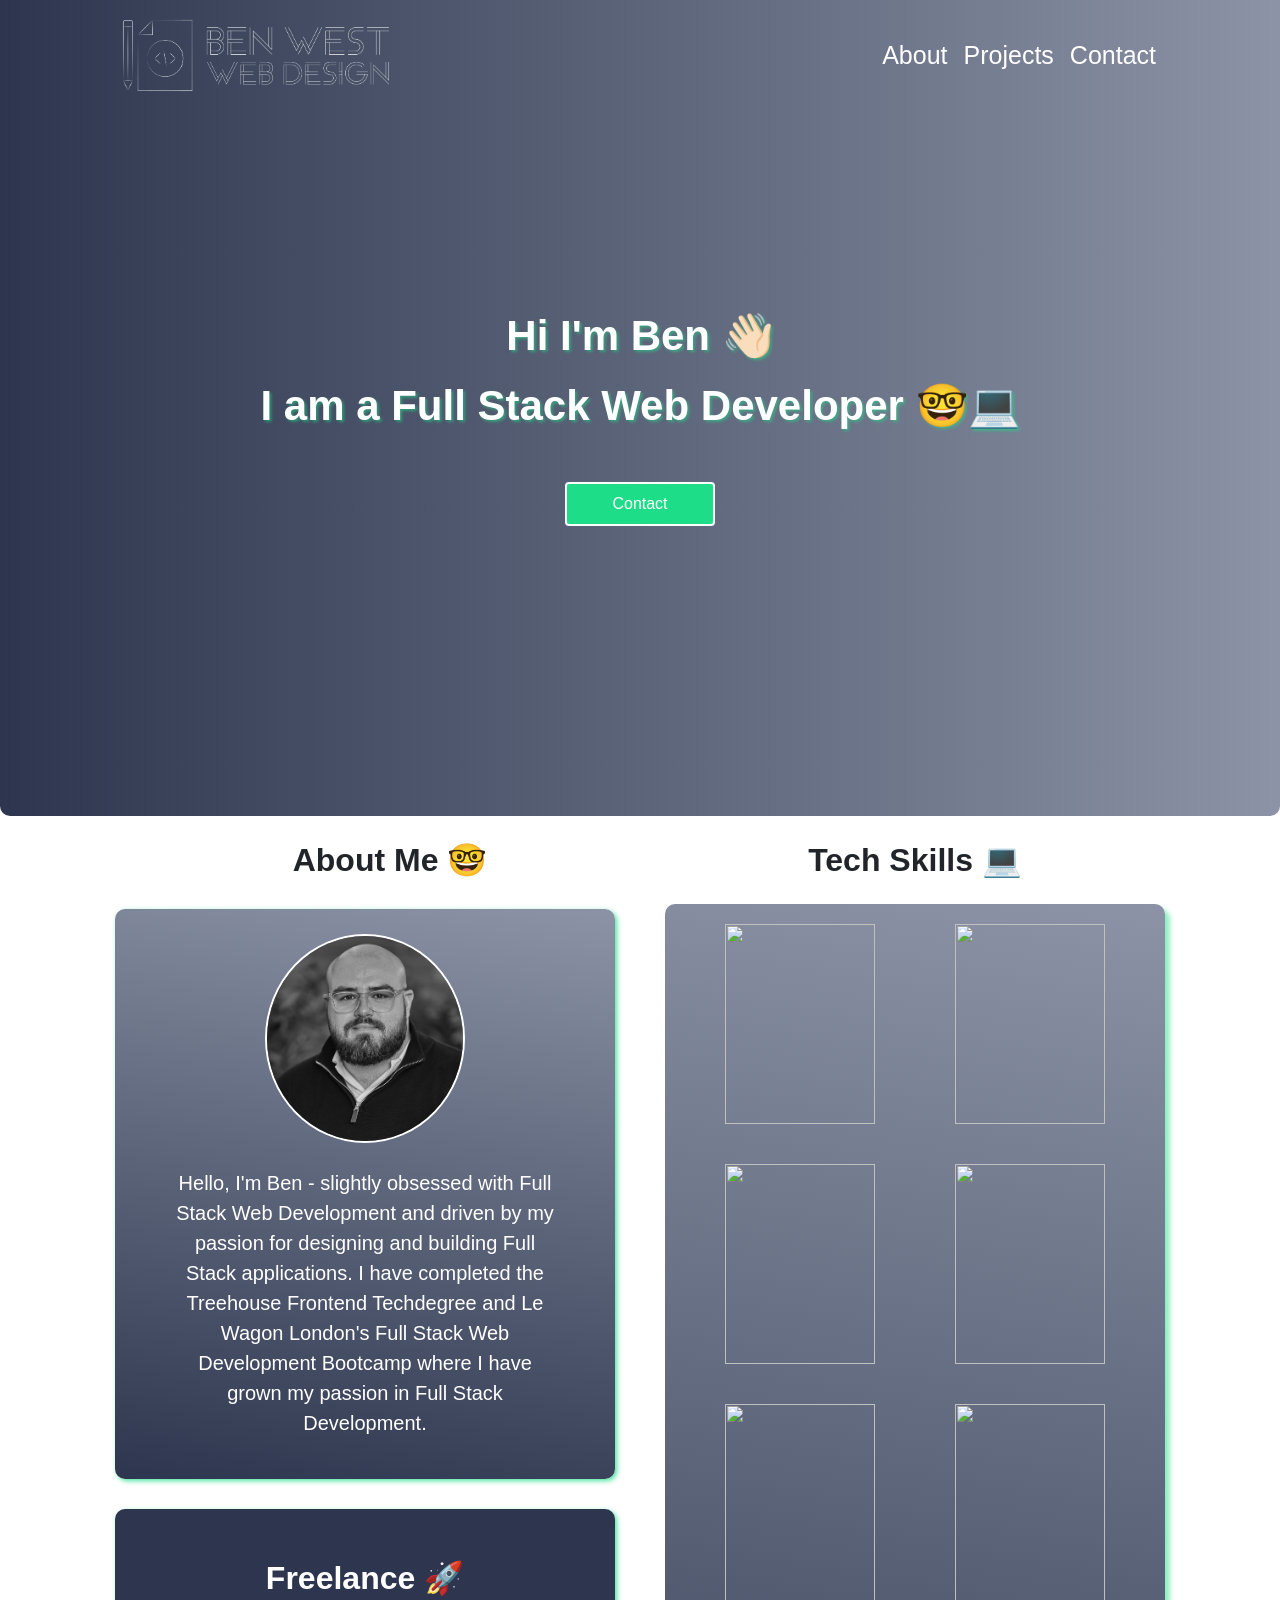
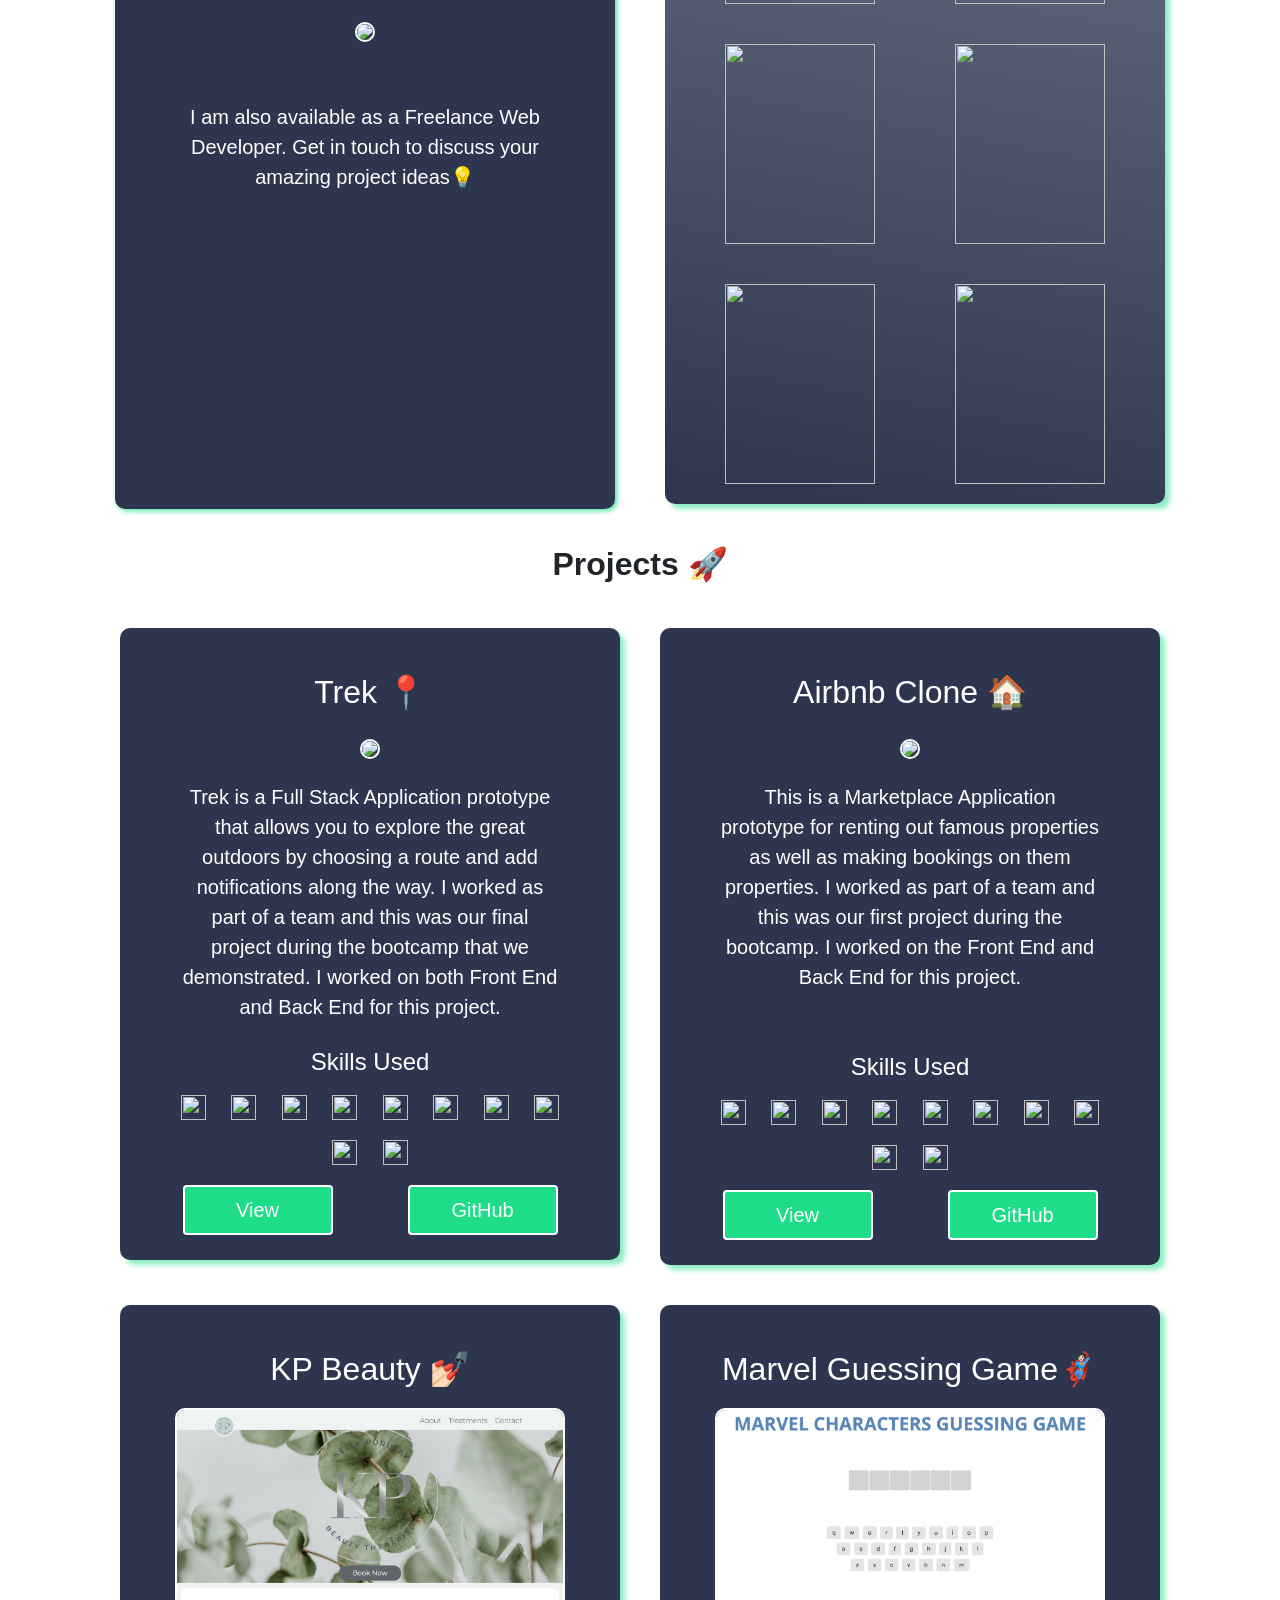
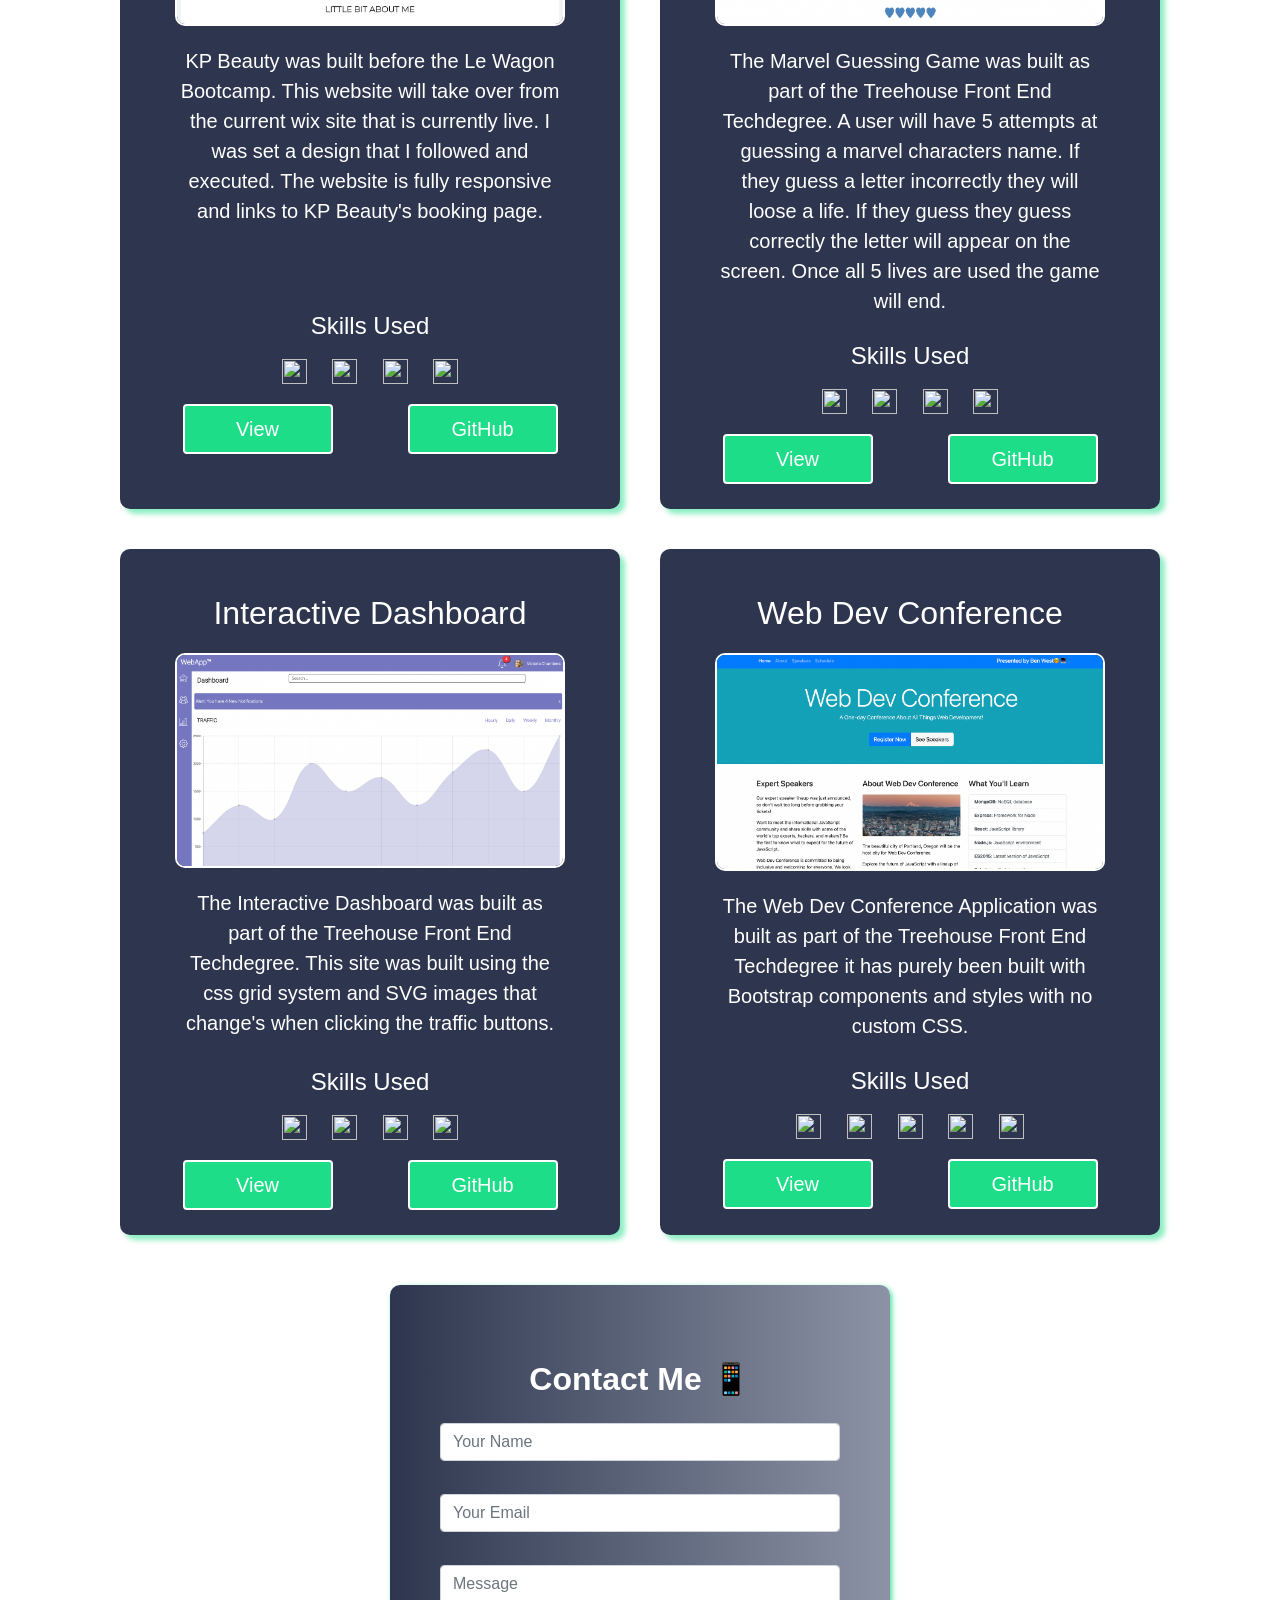
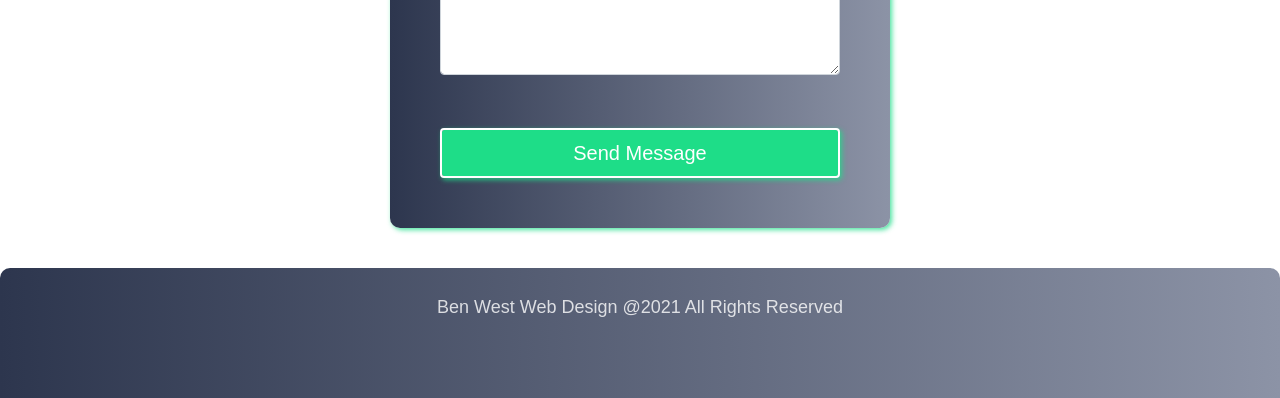
==== index.html @ 2d4c263e "added favicoin meta data" ====
<!DOCTYPE html>
<html lang="en">
<head>
  <meta charset="UTF-8">
  <meta http-equiv="X-UA-Compatible" content="IE=edge">
  <meta name="viewport" content="width=device-width, initial-scale = 0.86, maximum-scale=3.0, minimum-scale=0.86">
  <!-- <meta name="viewport" content="width=device-width, initial-scale=1.0"> -->
  <title>Ben West Web Design</title>
  <!-- Meta data for Search Engines/ Social Media-->
  <!--Google-->
  <meta name="description" content="Ben West is a Freelance Web Developer from Maidstone Kent! Get in touch to discuss your amazing project ideas 💡">
  <!--Facebook-->
  <meta property="og:title" content="Ben West Web Design">
  <meta property="og:image" content="images/BW-logo.png">
  <meta property="og:description" content="Ben West is a Freelance Web Developer from Maidstone Kent! Get in touch to discuss your amazing project ideas 💡">
  <meta property="og:site_name" content="Ben West Web Design"/>
  <!--Twitter-->
  <meta name="twitter:card" content="summary_large_image">
  <meta name="twitter:site" content="@design_ben">
  <meta name="twitter:title" content="Ben West Is A Freelance Developer">
  <meta name="twitter:description" content="Ben West is a Freelance Web Developer from Maidstone Kent! Get in touch to discuss your amazing project ideas 💡"">
  <meta name="twitter:creator" content="@design_ben">
  <meta name="twitter:image:src" content="http://twitter-card.jpg">
  <!-- End of Meta Data for Search Engines/ Social Media-->
  <!--Google Fonts-->
  <link rel="preconnect" href="https://fonts.googleapis.com">
  <link rel="preconnect" href="https://fonts.gstatic.com" crossorigin>
  <link href="https://fonts.googleapis.com/css2?family=Lato:ital,wght@1,300&display=swap" rel="stylesheet">
  <link rel="stylesheet" href="scss/styles.css">
  <link rel="stylesheet" href="scss/normalise.css">
  <link rel="stylesheet" href="https://stackpath.bootstrapcdn.com/bootstrap/4.3.1/css/bootstrap.min.css" integrity="sha384-ggOyR0iXCbMQv3Xipma34MD+dH/1fQ784/j6cY/iJTQUOhcWr7x9JvoRxT2MZw1T" crossorigin="anonymous">
  <link href="https://unpkg.com/aos@2.3.1/dist/aos.css" rel="stylesheet">
  <link rel="icon" href="./images/favicon_symbol.png" type="image/x-icon">
</head>
<body>

<!--Nabar-->
 <a name="home"></a>
<div class=" navbar navbar-expand-sm navbar-light navbar-lewagon">

    <a class="navbar-brand" href="#home">
    <img src="images/BW-logo.png"/>
</a>
  <button class="navbar-toggler" type="button" data-toggle="collapse" data-target="#navbarSupportedContent" aria-controls="navbarSupportedContent" aria-expanded="false" aria-label="Toggle navigation">
    <span class="navbar-toggler-icon"></span>
  </button>
  <div class="collapse navbar-collapse" id="navbarSupportedContent">
    <ul class="navbar-nav">
      <li class="nav-item">
      </li>
    </ul>
    <ul class="navbar-nav">
      <li class="nav-item">
        <a class="nav-link" href="#about">About</a>
      </li>
       <li class="nav-item">
        <a class="nav-link" href="#projects">Projects</a>
      </li>
       <li class="nav-item">
        <a class="nav-link" href="#contact">Contact</a>
      </li>
    </ul>
  </div>
</div>
<!--Navbar End-->

<!--Banner-->
<div class="banner" style="">
  <div class="">
    <h1>Hi I'm Ben 👋🏻</h1>
      <h2><strong>I am a Full Stack Web Developer 🤓💻</strong></h2>
    <a class="btn-flat" href="#contact">Contact</a>
  </div>
</div>
<!--Banner End-->

<div class="container">
  <div class="media-container-1">
    <div class="media-container-2">
<!-- Into-->
<div data-aos="fade-up"
     data-aos-duration="3000">
     <a name="about"></a>
<h2 class="heading"><strong>About Me 🤓</strong></h2>

 <div class="main-paragraph"  >
  <img class="img-me" src="images/me_black_white.png"/>
    <p class="about-description">Hello, I'm Ben - slightly obsessed with Full Stack Web Development and driven by my passion for designing and building Full Stack applications.
      I have completed the Treehouse Frontend Techdegree and Le Wagon London's Full Stack Web Development Bootcamp where I have grown my passion in Full Stack Development.</p>
  </div>
</div>
<!-- Into End-->

<!--Freelance Info-->
<div class="freelance-card" data-aos="fade-up"
     data-aos-duration="3000">
<h2 class="heading"><strong>Freelance 🚀</strong></h2>
<img class="freelance-img" src="https://images.unsplash.com/photo-1537498425277-c283d32ef9db?ixid=MnwxMjA3fDB8MHxwaG90by1wYWdlfHx8fGVufDB8fHx8&ixlib=rb-1.2.1&auto=format&fit=crop&w=1178&q=80">
<p class="about-description-2"> I am also available as a Freelance Web Developer. Get in touch to discuss your amazing project ideas💡</p>
</div>
</div>




<!--Skill Card-->
<div data-aos="fade-up" data-aos-duration="3000">
<h2 class="heading"><strong>Tech Skills 💻</strong></h2>
  <div class="skills">
    <p>
      <div class="skill-list-group">
        <img class="skill-list" src="https://raw.githubusercontent.com/devicons/devicon/master/icons/html5/html5-original-wordmark.svg"/>
        <img class="skill-list" src="https://raw.githubusercontent.com/devicons/devicon/master/icons/css3/css3-original-wordmark.svg" />
      </div>

      <div class="skill-list-group">
        <img class="skill-list" src="https://raw.githubusercontent.com/devicons/devicon/master/icons/sass/sass-original.svg"/>
        <img class="skill-list" src="https://raw.githubusercontent.com/devicons/devicon/master/icons/javascript/javascript-original.svg" />
      </div>

      <div class="skill-list-group">
        <img class="skill-list" src="https://raw.githubusercontent.com/devicons/devicon/master/icons/bootstrap/bootstrap-plain-wordmark.svg"/>
        <img class="skill-list" src="https://raw.githubusercontent.com/devicons/devicon/master/icons/ruby/ruby-original.svg"/>
      </div>

      <div class="skill-list-group">
        <img class="skill-list" src="https://raw.githubusercontent.com/devicons/devicon/master/icons/rails/rails-original-wordmark.svg"/>
        <img class="skill-list" src="https://raw.githubusercontent.com/devicons/devicon/master/icons/postgresql/postgresql-original-wordmark.svg"/>
      </div>

      <div class="skill-list-group">
        <img class="skill-list" src="https://www.vectorlogo.zone/logos/git-scm/git-scm-icon.svg"/>
        <img class="skill-list" src="https://www.vectorlogo.zone/logos/heroku/heroku-icon.svg"/>
      </div>
   </p>
  </div>
</div>
</div>

<!--Skill Card End-->

<!--Projects Cards-->
<h2 data-aos="fade-up" data-aos-duration="3000"class="heading"><strong>Projects 🚀</strong></h2>
<div class="project-media">
<div data-aos="fade-up" data-aos-duration="3000">
  <a name="projects"></a>
  <div class="projects">
    <h2 class="card-heading"> Trek 📍</h2>
      <img class="projects-img" src="images/Trek.png"/>
      <p class="project-description">Trek is a Full Stack Application prototype that allows you to explore the great outdoors by choosing a route and add notifications along the way.
         I worked as part of a team and this was our final project during the bootcamp that we demonstrated. I worked on both Front End and Back End for this project. </p>
        <div class="skill-section">
          <h4 class="project-spacing-trek"> Skills Used</h4>
        <img class="skill-used" src="https://raw.githubusercontent.com/devicons/devicon/master/icons/html5/html5-original-wordmark.svg"/>
        <img class="skill-used" src="https://raw.githubusercontent.com/devicons/devicon/master/icons/css3/css3-original-wordmark.svg" />
        <img class="skill-used" src="https://raw.githubusercontent.com/devicons/devicon/master/icons/sass/sass-original.svg"/>
        <img class="skill-used" src="https://raw.githubusercontent.com/devicons/devicon/master/icons/javascript/javascript-original.svg" />
        <img class="skill-used" src="https://raw.githubusercontent.com/devicons/devicon/master/icons/bootstrap/bootstrap-plain-wordmark.svg"/>
        <img class="skill-used" src="https://raw.githubusercontent.com/devicons/devicon/master/icons/ruby/ruby-original.svg"/>
        <img class="skill-used" src="https://raw.githubusercontent.com/devicons/devicon/master/icons/rails/rails-original-wordmark.svg"/>
        <img class="skill-used" src="https://raw.githubusercontent.com/devicons/devicon/master/icons/postgresql/postgresql-original-wordmark.svg"/>
        <img class="skill-used" src="https://www.vectorlogo.zone/logos/git-scm/git-scm-icon.svg"/>
        <img class="skill-used" src="https://www.vectorlogo.zone/logos/heroku/heroku-icon.svg"/>
        </div>
         <div class="card-buttons">
         <a href="https://www.trek-app.com" target="_blank" class="btn-flat">View</a>
         <a href="https://github.com/ferrari1188/Treking" target="_blank"  class="btn-flat">GitHub</a>
         </div>
      </div>
    </div>


  <div class="projects" data-aos="fade-up" data-aos-duration="3000">
      <h2 class="card-heading"> Airbnb Clone 🏠</h2>
      <img class="projects-img" src="images/airbnb.png"/>
      <p class="project-description">This is a Marketplace Application prototype for renting out famous properties as well as making bookings on them properties. I worked as part of a team and this was our first project during the bootcamp.
       I worked on the Front End and Back End for this project. </p>
       <div class="skill-section">
          <h4 class="project-spacing-airbnb"> Skills Used</h4>
        <img class="skill-used" src="https://raw.githubusercontent.com/devicons/devicon/master/icons/html5/html5-original-wordmark.svg"/>
        <img class="skill-used" src="https://raw.githubusercontent.com/devicons/devicon/master/icons/css3/css3-original-wordmark.svg" />
        <img class="skill-used" src="https://raw.githubusercontent.com/devicons/devicon/master/icons/sass/sass-original.svg"/>
        <img class="skill-used" src="https://raw.githubusercontent.com/devicons/devicon/master/icons/javascript/javascript-original.svg" />
        <img class="skill-used" src="https://raw.githubusercontent.com/devicons/devicon/master/icons/bootstrap/bootstrap-plain-wordmark.svg"/>
        <img class="skill-used" src="https://raw.githubusercontent.com/devicons/devicon/master/icons/ruby/ruby-original.svg"/>
        <img class="skill-used" src="https://raw.githubusercontent.com/devicons/devicon/master/icons/rails/rails-original-wordmark.svg"/>
        <img class="skill-used" src="https://raw.githubusercontent.com/devicons/devicon/master/icons/postgresql/postgresql-original-wordmark.svg"/>
        <img class="skill-used" src="https://www.vectorlogo.zone/logos/git-scm/git-scm-icon.svg"/>
        <img class="skill-used" src="https://www.vectorlogo.zone/logos/heroku/heroku-icon.svg"/>
        </div>
     <div class="card-buttons">
       <a href="https://airbnb-benwest0291.herokuapp.com/" target="_blank" class="btn-flat">View</a>
       <a href="https://github.com/benwest0291/trek_air_bnb" target="_blank" class="btn-flat">GitHub</a>
    </div>
  </div>
</div>

<div class="project-media">

  <div class="projects" data-aos="fade-up" data-aos-duration="3000">
    <h2 class="card-heading"> KP Beauty 💅🏻 </h2>
      <img class="projects-img" src="images/KP-beauty.png"/>
      <p class="project-description">KP Beauty was built before the Le Wagon Bootcamp. This website will take over from the current wix site that is currently live. I was set a design that I followed and executed.
        The website is fully responsive and links to KP Beauty's booking page.
      </p>
        <div class="skill-section">
          <h4 class="project-spacing-kp"> Skills Used</h4>
        <img class="skill-used" src="https://raw.githubusercontent.com/devicons/devicon/master/icons/html5/html5-original-wordmark.svg"/>
        <img class="skill-used" src="https://raw.githubusercontent.com/devicons/devicon/master/icons/css3/css3-original-wordmark.svg" />
        <img class="skill-used" src="https://raw.githubusercontent.com/devicons/devicon/master/icons/bootstrap/bootstrap-plain-wordmark.svg"/>
         <img class="skill-used" src="https://www.vectorlogo.zone/logos/git-scm/git-scm-icon.svg"/>
        </div>
         <div class="card-buttons">
         <a href="kp-index.html" target="_blank" class="btn-flat">View</a>
         <a href="https://github.com/benwest0291/KP-beauty" target="_blank" class="btn-flat">GitHub</a>
         </div>
      </div>


    <div class="projects" data-aos="fade-up" data-aos-duration="3000">
    <h2 class="card-heading"> Marvel Guessing Game🦸🏻</h2>
      <img class="projects-img" src="images/marvel-guessing.png"/>
      <p class="project-description">The Marvel Guessing Game was built as part of the Treehouse Front End Techdegree. A user will have 5 attempts at guessing a marvel characters name.
         If they guess a letter incorrectly they will loose a life. If they guess they guess correctly the letter will appear on the screen. Once all 5 lives are used the game will end.</p>
        <div class="skill-section">
          <h4> Skills Used</h4>
        <img class="skill-used" src="https://raw.githubusercontent.com/devicons/devicon/master/icons/html5/html5-original-wordmark.svg"/>
        <img class="skill-used" src="https://raw.githubusercontent.com/devicons/devicon/master/icons/css3/css3-original-wordmark.svg" />
        <img class="skill-used" src="https://raw.githubusercontent.com/devicons/devicon/master/icons/javascript/javascript-original.svg" />
        <img class="skill-used" src="https://www.vectorlogo.zone/logos/git-scm/git-scm-icon.svg"/>
        </div>
         <div class="card-buttons">
         <a href="marvel-index.html" target="_blank" class="btn-flat">View</a>
         <a href="https://github.com/benwest0291/marvel-guessing-game/tree/master/Treehouse-FEWD-Techdegree-Project" target="_blank" class="btn-flat">GitHub</a>
         </div>
      </div>
    </div>

    <div class="project-media">

    <div class="projects" data-aos="fade-up" data-aos-duration="3000">
    <h2 class="card-heading"> Interactive Dashboard</h2>
      <img class="projects-img" src="images/interactive-dash.png"/>
      <p class="project-description">The Interactive Dashboard was built as part of the Treehouse Front End Techdegree. This site was built using the css grid system and SVG images that change's when clicking the traffic buttons. </p>
       <div class="skill-section">
          <h4 class="project-spacing-dashboard"> Skills Used</h4>
        <img class="skill-used" src="https://raw.githubusercontent.com/devicons/devicon/master/icons/html5/html5-original-wordmark.svg"/>
        <img class="skill-used" src="https://raw.githubusercontent.com/devicons/devicon/master/icons/css3/css3-original-wordmark.svg" />
        <img class="skill-used" src="https://raw.githubusercontent.com/devicons/devicon/master/icons/javascript/javascript-original.svg" />
        <img class="skill-used" src="https://www.vectorlogo.zone/logos/git-scm/git-scm-icon.svg"/>
        </div>
         <div class="card-buttons">
         <a href="dash-index.html" target="_blank" class="btn-flat">View</a>
         <a href="https://github.com/benwest0291/dashboard" target="_blank" class="btn-flat">GitHub</a>
         </div>
      </div>




  <div class="projects" data-aos="fade-up" data-aos-duration="3000">

    <h2 class="card-heading"> Web Dev Conference</h2>
      <img class="projects-img" src="images/bootsrap project.png"/>
      <p class="project-description">The Web Dev Conference Application was built as part of the Treehouse Front End Techdegree it has purely been built with Bootstrap components and styles with no custom CSS. </p>
         <div class="skill-section">
          <h4> Skills Used</h4>
          <img class="skill-used" src="https://raw.githubusercontent.com/devicons/devicon/master/icons/html5/html5-original-wordmark.svg"/>
          <img class="skill-used" src="https://raw.githubusercontent.com/devicons/devicon/master/icons/css3/css3-original-wordmark.svg" />
          <img class="skill-used" src="https://raw.githubusercontent.com/devicons/devicon/master/icons/javascript/javascript-original.svg" />
          <img class="skill-used" src="https://raw.githubusercontent.com/devicons/devicon/master/icons/bootstrap/bootstrap-plain-wordmark.svg"/>
          <img class="skill-used" src="https://www.vectorlogo.zone/logos/git-scm/git-scm-icon.svg"/>
          </div>
         <div class="card-buttons">
         <a href="webdev-index.html" target="_blank" class="btn-flat">View</a>
         <a href="https://github.com/benwest0291/bootstrap-project" target="_blank" class="btn-flat">GitHub</a>
         </div>

  </div>

</div>

<div class="project-media">
<!--Project cards End-->
<!-- <img class="bottom-img" data-aos="fade-up"
     data-aos-duration="3000"" src="https://images.unsplash.com/photo-1589652717521-10c0d092dea9?ixlib=rb-1.2.1&ixid=MnwxMjA3fDB8MHxwaG90by1wYWdlfHx8fGVufDB8fHx8&auto=format&fit=crop&w=1770&q=80"> -->
<!--Contact Card-->
<a name="contact"></a>
<div class="contact-card" data-aos="fade-up"
     data-aos-duration="3000" >

<h2 class="heading"><strong>Contact Me 📱</strong></h2>
      <form id="contact-form" method="post" action="contactform.php">
        <input name="name" type="text" class="form-control" placeholder="Your Name" required><br>
        <input name="email" type="email" class="form-control" placeholder="Your Email" required><br>
        <textarea name="message" class="form-control" placeholder="Message" rows="4" required></textarea><br>
        <input type="submit" class="form-control submit" value="Send Message">
      </form>
    </div>
    <!-- <img class="bottom-img" data-aos="fade-up"
     data-aos-duration="3000" src="https://images.unsplash.com/photo-1589652717406-1c69efaf1ff8?ixlib=rb-1.2.1&ixid=MnwxMjA3fDB8MHxwaG90by1wYWdlfHx8fGVufDB8fHx8&auto=format&fit=crop&w=1770&q=8"> -->
  </div>
</div>

<!--Footer-->

<div class="footer">
      <div class="footer-links">
        <a href="https://www.instagram.com/benwestwebdesignuk/"target="_blank"><i class="fab fa-instagram"></i></a>
        <a href="https://www.facebook.com/BenWestWebDesign" target="_blank"><i class="fab fa-facebook"></i></a>
        <a href="https://twitter.com/design_ben?lang=en" target="_blank"><i class="fab fa-twitter"></i></a>
        <a href="https://www.linkedin.com/in/ben-west-020691/ "target="_blank"><i class="fab fa-linkedin"></i></a>
        <a href="https://github.com/benwest0291" target="_blank"><i class="fab fa-github"></i></a>
      </div>
      <div class="footer-copyright">
      <p class="footer-text"></p>Ben West Web Design @2021 All Rights Reserved</p>
    </div>
  </div>
<!--Footer-End-->
<!--JS Scripts-->
    <script src="https://kit.fontawesome.com/c88efbc889.js"></script>
    <script src="https://code.jquery.com/jquery-3.3.1.slim.min.js" integrity="sha384-q8i/X+965DzO0rT7abK41JStQIAqVgRVzpbzo5smXKp4YfRvH+8abtTE1Pi6jizo" crossorigin="anonymous"></script>
    <script src="https://cdnjs.cloudflare.com/ajax/libs/popper.js/1.14.7/umd/popper.min.js" integrity="sha384-UO2eT0CpHqdSJQ6hJty5KVphtPhzWj9WO1clHTMGa3JDZwrnQq4sF86dIHNDz0W1" crossorigin="anonymous"></script>
    <script src="https://stackpath.bootstrapcdn.com/bootstrap/4.3.1/js/bootstrap.min.js" integrity="sha384-JjSmVgyd0p3pXB1rRibZUAYoIIy6OrQ6VrjIEaFf/nJGzIxFDsf4x0xIM+B07jRM" crossorigin="anonymous"></script>
    <script src="https://unpkg.com/aos@2.3.1/dist/aos.js"></script>
    <script>AOS.init();</script>
</body>
</html>
---- scss/styles.css ----
.navbar-lewagon {
  background: -webkit-gradient(linear, left top, right top, from(#2d364e), to(#8C93A6));
  background: linear-gradient(90deg, #2d364e, #8C93A6);
  padding: 18px;
  width: 100%;
}

.navbar-lewagon .navbar-collapse {
  -webkit-box-flex: 0;
      -ms-flex-positive: 0;
          flex-grow: 0;
  -webkit-box-pack: justify;
      -ms-flex-pack: justify;
          justify-content: space-between;
  width: 100%;
}

.navbar-lewagon .navbar-brand img {
  width: 220px;
}

.img {
  display: -webkit-box;
  display: -ms-flexbox;
  display: flex;
  -webkit-box-pack: justify;
      -ms-flex-pack: justify;
          justify-content: space-between;
}

.nav-link {
  color: #fff !important;
}

.navbar-toggler {
  background-color: #1EDD88 !important;
  border: solid 2px #fff !important;
}

.nav-item .nav-link:hover {
  color: #1EDD88 !important;
}

.footer {
  background: -webkit-gradient(linear, left top, right top, from(#2d364e), to(#8C93A6));
  background: linear-gradient(90deg, #2d364e, #8C93A6);
  display: -webkit-box;
  display: -ms-flexbox;
  display: flex;
  -webkit-box-orient: vertical;
  -webkit-box-direction: normal;
      -ms-flex-direction: column;
          flex-direction: column;
  -webkit-box-align: center;
      -ms-flex-align: center;
          align-items: center;
  height: 130px;
  padding: 0px 50px;
  color: #fff;
  width: 100%;
  margin-top: 40px;
  bottom: 0;
  border-radius: 10px 10px 0 0;
}

.footer-copyright {
  text-align: center;
  font-size: 18px;
  opacity: 0.8;
}

.footer-links {
  margin-top: 10px;
  display: -webkit-box;
  display: -ms-flexbox;
  display: flex;
  -webkit-box-align: center;
      -ms-flex-align: center;
          align-items: center;
}

.footer-links a {
  color: #fff;
  opacity: 0.15;
  text-decoration: none;
  font-size: 24px;
  padding: 0px 10px;
}

.footer-links a:hover {
  color: #1EDD88;
  opacity: 1;
}

html,
body {
  height: 100%;
  font-family: 'Lato', sans-serif;
}

.container {
  -webkit-box-flex: 1;
      -ms-flex: 1 0 auto;
          flex: 1 0 auto;
}

.footer-text {
  font-size: 10px;
}

body {
  overflow-x: hidden !important;
  font-family: 'Lato',sans-serif;
}

.container {
  width: 100 vw;
  display: -webkit-box;
  display: -ms-flexbox;
  display: flex;
  -webkit-box-orient: vertical;
  -webkit-box-direction: normal;
      -ms-flex-direction: column;
          flex-direction: column;
  -webkit-box-align: center;
      -ms-flex-align: center;
          align-items: center;
}

.heading {
  text-align: center;
  margin: 25px;
}

.main-paragraph {
  margin-top: 30px;
  text-align: center;
  font-size: 20px;
  background: linear-gradient(10deg, #2d364e, #8C93A6);
  color: #fff;
  padding: 25px;
  border-radius: 10px 10px;
  -webkit-box-shadow: 2px 2px 5px rgba(30, 221, 136, 0.8);
          box-shadow: 2px 2px 5px rgba(30, 221, 136, 0.8);
  width: 500px;
}

.img-me {
  border: 2px solid #fff;
  width: 200px;
  border-radius: 50%;
  margin-bottom: 25px;
}

.project-description {
  margin-left: 35px;
  margin-right: 35px;
}

.about-description-2 {
  margin-left: 35px;
  margin-right: 35px;
  padding-top: 35px;
}

.about-description {
  margin-left: 35px;
  margin-right: 35px;
}

.project-spacing-airbnb {
  padding-top: 35px;
}

.project-spacing-kp {
  padding-top: 60px;
}

.project-spacing-dashboard {
  padding-top: 4px;
}

@media all and (min-width: 600px) {
  .media-container-1 {
    display: -webkit-box;
    display: -ms-flexbox;
    display: flex;
    -webkit-box-orient: horizontal;
    -webkit-box-direction: normal;
        -ms-flex-direction: row;
            flex-direction: row;
  }
  .freelance-card {
    height: 600px;
  }
  .media-container-2 {
    display: -webkit-box;
    display: -ms-flexbox;
    display: flex;
    -webkit-box-orient: vertical;
    -webkit-box-direction: normal;
        -ms-flex-direction: column;
            flex-direction: column;
  }
  .main-paragraph {
    margin-right: 50px;
  }
  .project-media {
    display: -webkit-box;
    display: -ms-flexbox;
    display: flex;
    -webkit-box-orient: horizontal;
    -webkit-box-direction: normal;
        -ms-flex-direction: row;
            flex-direction: row;
  }
  .projects-card {
    height: 750px;
  }
  .skills {
    width: 500px;
  }
  .main-paragraph {
    width: 500px;
  }
  .navbar-lewagon .navbar-brand img {
    margin-left: 100px;
  }
  .navbar-nav {
    margin-right: 100px;
  }
  .nav-item .nav-link {
    font-size: 25px;
  }
  .navbar-lewagon .navbar-brand img {
    width: 280px;
  }
  .about-description-2 {
    padding-top: 40px;
  }
}

.banner {
  background-size: cover;
  background-position: center;
  padding: 150px 0;
  background: -webkit-gradient(linear, left top, right top, from(#2d364e), to(#8C93A6));
  background: linear-gradient(90deg, #2d364e, #8C93A6);
  display: -webkit-box;
  display: -ms-flexbox;
  display: flex;
  -webkit-box-pack: center;
      -ms-flex-pack: center;
          justify-content: center;
  padding-bottom: 290px;
  border-radius: 0 0 10px 10px;
}

.banner h1 {
  padding-top: 50px;
  margin: 0;
  color: white;
  text-shadow: 2px 2px 3px rgba(30, 221, 136, 0.5);
  font-size: 42px;
  font-weight: bold;
  display: -webkit-box;
  display: -ms-flexbox;
  display: flex;
  -webkit-box-pack: center;
      -ms-flex-pack: center;
          justify-content: center;
  margin-bottom: 20px;
}

.banner h2 {
  margin: 0;
  text-align: center;
  color: white;
  text-shadow: 2px 2px 3px rgba(30, 221, 136, 0.5);
  font-size: 42px;
  margin-bottom: 50px;
  display: -webkit-box;
  display: -ms-flexbox;
  display: flex;
  -webkit-box-pack: center;
      -ms-flex-pack: center;
          justify-content: center;
}

.btn-flat {
  margin: 0 auto;
  display: block;
}

.btn-flat {
  color: white !important;
  padding: 8px 24px;
  border-radius: 4px;
  background: #1EDD88;
  width: 150px;
  text-align: center;
  border: solid #fff 2px;
}

.btn-flat:hover {
  background: #1BCB7F;
  border: solid #1BCB7F;
  color: white;
  text-decoration: none;
  cursor: pointer;
}

.skills {
  background: linear-gradient(10deg, #2d364e, #8C93A6);
  border-radius: 10px 10px;
  -webkit-box-align: center;
      -ms-flex-align: center;
          align-items: center;
  -webkit-box-shadow: 5px 5px 5px rgba(30, 221, 136, 0.5);
          box-shadow: 5px 5px 5px rgba(30, 221, 136, 0.5);
  min-width: 450px;
}

.skill-list {
  height: 200px;
  width: 150px;
  margin: 20px;
}

.skill-list-group {
  display: -webkit-box;
  display: -ms-flexbox;
  display: flex;
  -webkit-box-align: row;
      -ms-flex-align: row;
          align-items: row;
  -webkit-box-pack: space-evenly;
      -ms-flex-pack: space-evenly;
          justify-content: space-evenly;
}

.projects {
  margin: 20px;
  padding: 25px;
  background-color: #2d364e;
  border-radius: 10px 10px;
  -webkit-box-align: center;
      -ms-flex-align: center;
          align-items: center;
  color: #fff;
  text-align: center;
  font-size: 20px;
  min-height: 130px;
  -webkit-box-shadow: 5px 5px 5px rgba(30, 221, 136, 0.5);
          box-shadow: 5px 5px 5px rgba(30, 221, 136, 0.5);
  width: 500px;
}

.projects-img {
  width: 390px;
  border-radius: 10px 10px;
  border: 2px solid #fff;
}

.project-description {
  height: auto;
  margin-top: 20px;
  min-height: 100px;
  padding-bottom: 10px;
}

.card-buttons {
  display: -webkit-box;
  display: -ms-flexbox;
  display: flex;
  -ms-flex-item-align: end;
      align-self: flex-end;
}

.card-heading {
  margin: 20px;
}

.skill-section {
  margin: 10px;
}

.skill-used {
  width: 25px;
  height: 25px;
  margin: 10px;
}

.freelance-card {
  margin-top: 30px;
  text-align: center;
  font-size: 20px;
  background: #2d364e;
  color: #fff;
  padding: 25px;
  border-radius: 10px 10px;
  -webkit-box-shadow: 2px 2px 5px rgba(30, 221, 136, 0.8);
          box-shadow: 2px 2px 5px rgba(30, 221, 136, 0.8);
  width: 500px;
}

.freelance-img {
  width: 290px;
  border: 2px solid #fff;
  border-radius: 10px 10px;
  margin-bottom: 20px;
}

.contact-card {
  margin-top: 30px;
  text-align: center;
  font-size: 22px;
  background: -webkit-gradient(linear, left top, right top, from(#2d364e), to(#8C93A6));
  background: linear-gradient(90deg, #2d364e, #8C93A6);
  color: #fff;
  padding: 25px;
  border-radius: 10px 10px;
  -webkit-box-shadow: 2px 2px 5px rgba(30, 221, 136, 0.8);
          box-shadow: 2px 2px 5px rgba(30, 221, 136, 0.8);
  width: 500px;
  padding: 50px;
}

input {
  height: 45px;
}

form .submit {
  background-color: #1EDD88;
  -webkit-box-shadow: 2px 2px 5px rgba(30, 221, 136, 0.8);
          box-shadow: 2px 2px 5px rgba(30, 221, 136, 0.8);
  color: #fff;
  font-size: 20px;
  height: 50px;
  margin-top: 20px;
  border: 2px solid #fff;
}
/*# sourceMappingURL=styles.css.map */
---- scss/normalise.css ----
/*! normalize.css v8.0.1 | MIT License | github.com/necolas/normalize.css */

/* Document
   ========================================================================== */

/**
 * 1. Correct the line height in all browsers.
 * 2. Prevent adjustments of font size after orientation changes in iOS.
 */

 html {
    line-height: 1.15; /* 1 */
    -webkit-text-size-adjust: 100%; /* 2 */
  }
  
  /* Sections
     ========================================================================== */
  
  /**
   * Remove the margin in all browsers.
   */
  
  body {
    margin: 0;
  }
  
  /**
   * Render the `main` element consistently in IE.
   */
  
  main {
    display: block;
  }
  
  /**
   * Correct the font size and margin on `h1` elements within `section` and
   * `article` contexts in Chrome, Firefox, and Safari.
   */
  
  h1 {
    font-size: 2em;
    margin: 0.67em 0;
  }
  
  /* Grouping content
     ========================================================================== */
  
  /**
   * 1. Add the correct box sizing in Firefox.
   * 2. Show the overflow in Edge and IE.
   */
  
  hr {
    box-sizing: content-box; /* 1 */
    height: 0; /* 1 */
    overflow: visible; /* 2 */
  }
  
  /**
   * 1. Correct the inheritance and scaling of font size in all browsers.
   * 2. Correct the odd `em` font sizing in all browsers.
   */
  
  pre {
    font-family: monospace, monospace; /* 1 */
    font-size: 1em; /* 2 */
  }
  
  /* Text-level semantics
     ========================================================================== */
  
  /**
   * Remove the gray background on active links in IE 10.
   */
  
  a {
    background-color: transparent;
  }
  
  /**
   * 1. Remove the bottom border in Chrome 57-
   * 2. Add the correct text decoration in Chrome, Edge, IE, Opera, and Safari.
   */
  
  abbr[title] {
    border-bottom: none; /* 1 */
    text-decoration: underline; /* 2 */
    text-decoration: underline dotted; /* 2 */
  }
  
  /**
   * Add the correct font weight in Chrome, Edge, and Safari.
   */
  
  b,
  strong {
    font-weight: bolder;
  }
  
  /**
   * 1. Correct the inheritance and scaling of font size in all browsers.
   * 2. Correct the odd `em` font sizing in all browsers.
   */
  
  code,
  kbd,
  samp {
    font-family: monospace, monospace; /* 1 */
    font-size: 1em; /* 2 */
  }
  
  /**
   * Add the correct font size in all browsers.
   */
  
  small {
    font-size: 80%;
  }
  
  /**
   * Prevent `sub` and `sup` elements from affecting the line height in
   * all browsers.
   */
  
  sub,
  sup {
    font-size: 75%;
    line-height: 0;
    position: relative;
    vertical-align: baseline;
  }
  
  sub {
    bottom: -0.25em;
  }
  
  sup {
    top: -0.5em;
  }
  
  /* Embedded content
     ========================================================================== */
  
  /**
   * Remove the border on images inside links in IE 10.
   */
  
  img {
    border-style: none;
  }
  
  /* Forms
     ========================================================================== */
  
  /**
   * 1. Change the font styles in all browsers.
   * 2. Remove the margin in Firefox and Safari.
   */
  
  button,
  input,
  optgroup,
  select,
  textarea {
    font-family: inherit; /* 1 */
    font-size: 100%; /* 1 */
    line-height: 1.15; /* 1 */
    margin: 0; /* 2 */
  }
  
  /**
   * Show the overflow in IE.
   * 1. Show the overflow in Edge.
   */
  
  button,
  input { /* 1 */
    overflow: visible;
  }
  
  /**
   * Remove the inheritance of text transform in Edge, Firefox, and IE.
   * 1. Remove the inheritance of text transform in Firefox.
   */
  
  button,
  select { /* 1 */
    text-transform: none;
  }
  
  /**
   * Correct the inability to style clickable types in iOS and Safari.
   */
  
  button,
  [type="button"],
  [type="reset"],
  [type="submit"] {
    -webkit-appearance: button;
  }
  
  /**
   * Remove the inner border and padding in Firefox.
   */
  
  button::-moz-focus-inner,
  [type="button"]::-moz-focus-inner,
  [type="reset"]::-moz-focus-inner,
  [type="submit"]::-moz-focus-inner {
    border-style: none;
    padding: 0;
  }
  
  /**
   * Restore the focus styles unset by the previous rule.
   */
  
  button:-moz-focusring,
  [type="button"]:-moz-focusring,
  [type="reset"]:-moz-focusring,
  [type="submit"]:-moz-focusring {
    outline: 1px dotted ButtonText;
  }
  
  /**
   * Correct the padding in Firefox.
   */
  
  fieldset {
    padding: 0.35em 0.75em 0.625em;
  }
  
  /**
   * 1. Correct the text wrapping in Edge and IE.
   * 2. Correct the color inheritance from `fieldset` elements in IE.
   * 3. Remove the padding so developers are not caught out when they zero out
   *    `fieldset` elements in all browsers.
   */
  
  legend {
    box-sizing: border-box; /* 1 */
    color: inherit; /* 2 */
    display: table; /* 1 */
    max-width: 100%; /* 1 */
    padding: 0; /* 3 */
    white-space: normal; /* 1 */
  }
  
  /**
   * Add the correct vertical alignment in Chrome, Firefox, and Opera.
   */
  
  progress {
    vertical-align: baseline;
  }
  
  /**
   * Remove the default vertical scrollbar in IE 10+.
   */
  
  textarea {
    overflow: auto;
  }
  
  /**
   * 1. Add the correct box sizing in IE 10.
   * 2. Remove the padding in IE 10.
   */
  
  [type="checkbox"],
  [type="radio"] {
    box-sizing: border-box; /* 1 */
    padding: 0; /* 2 */
  }
  
  /**
   * Correct the cursor style of increment and decrement buttons in Chrome.
   */
  
  [type="number"]::-webkit-inner-spin-button,
  [type="number"]::-webkit-outer-spin-button {
    height: auto;
  }
  
  /**
   * 1. Correct the odd appearance in Chrome and Safari.
   * 2. Correct the outline style in Safari.
   */
  
  [type="search"] {
    -webkit-appearance: textfield; /* 1 */
    outline-offset: -2px; /* 2 */
  }
  
  /**
   * Remove the inner padding in Chrome and Safari on macOS.
   */
  
  [type="search"]::-webkit-search-decoration {
    -webkit-appearance: none;
  }
  
  /**
   * 1. Correct the inability to style clickable types in iOS and Safari.
   * 2. Change font properties to `inherit` in Safari.
   */
  
  ::-webkit-file-upload-button {
    -webkit-appearance: button; /* 1 */
    font: inherit; /* 2 */
  }
  
  /* Interactive
     ========================================================================== */
  
  /*
   * Add the correct display in Edge, IE 10+, and Firefox.
   */
  
  details {
    display: block;
  }
  
  /*
   * Add the correct display in all browsers.
   */
  
  summary {
    display: list-item;
  }
  
  /* Misc
     ========================================================================== */
  
  /**
   * Add the correct display in IE 10+.
   */
  
  template {
    display: none;
  }
  
  /**
   * Add the correct display in IE 10.
   */
  
  [hidden] {
    display: none;
  }
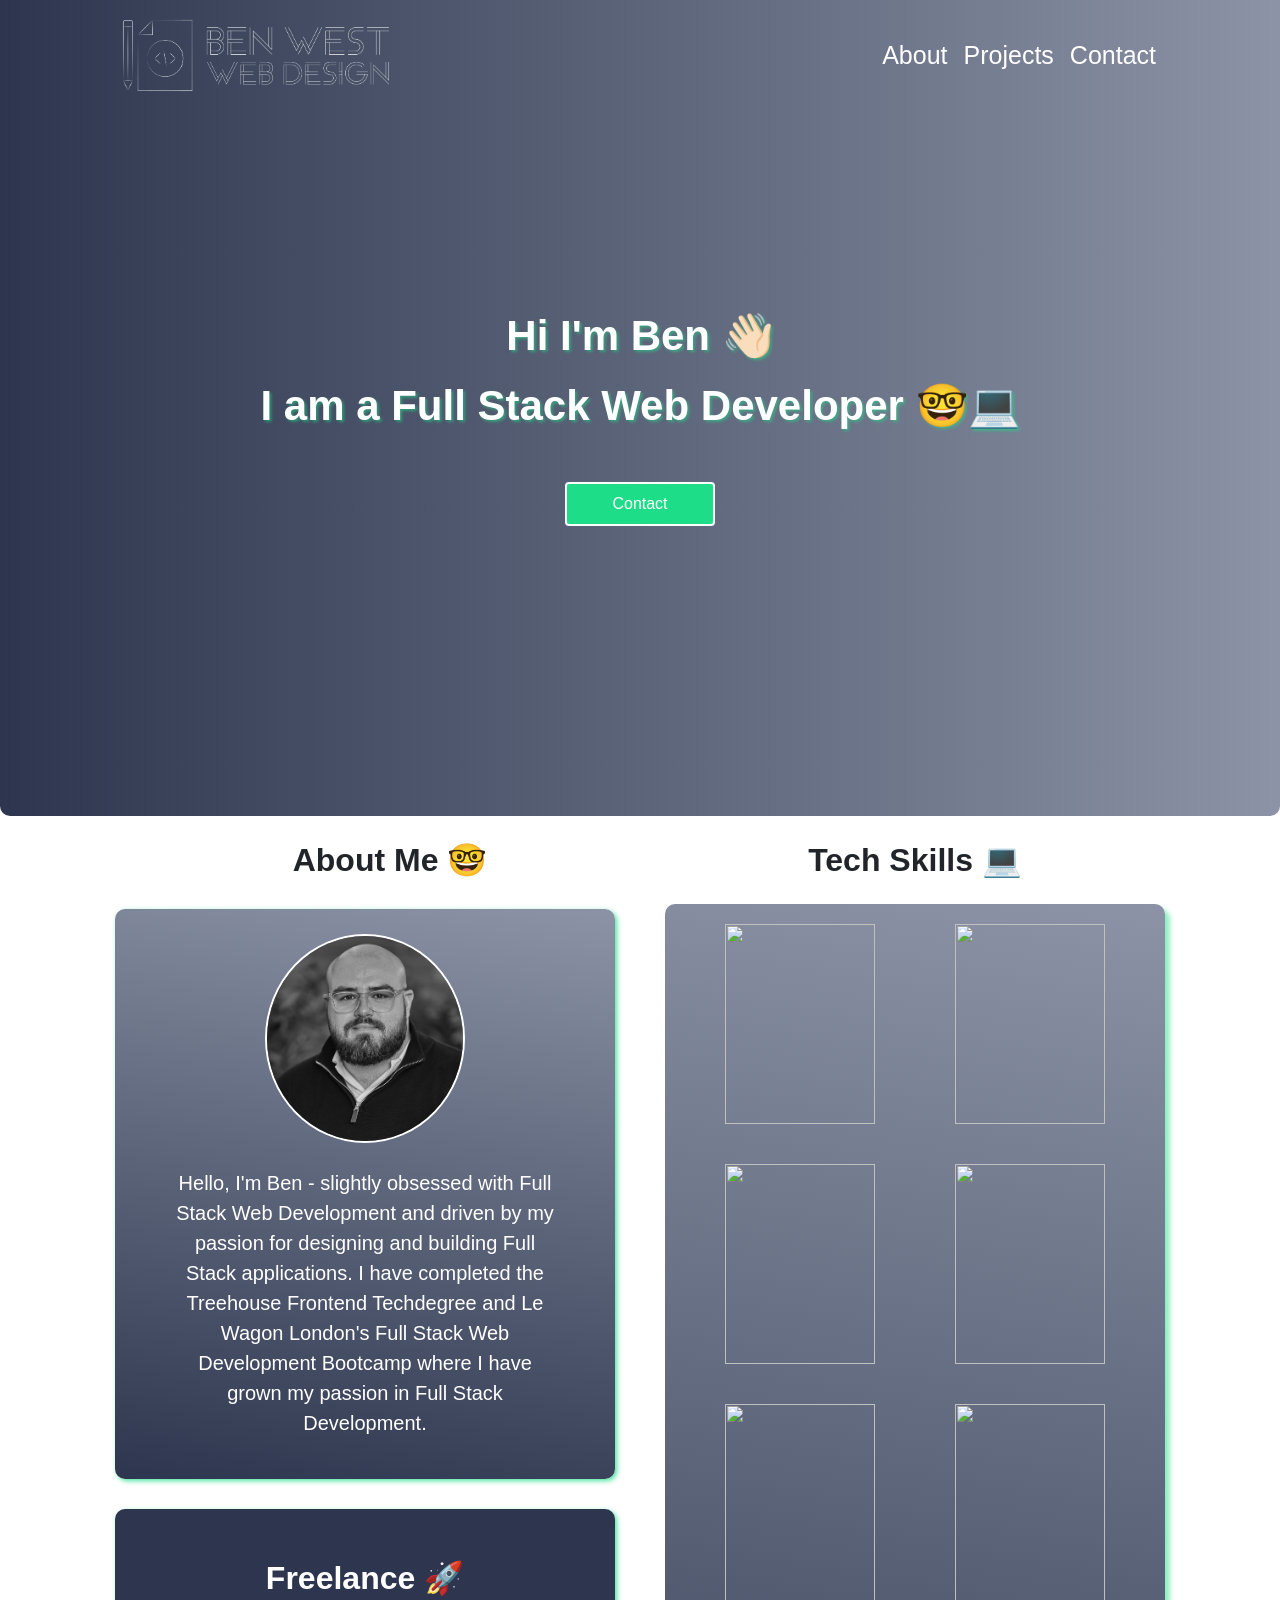
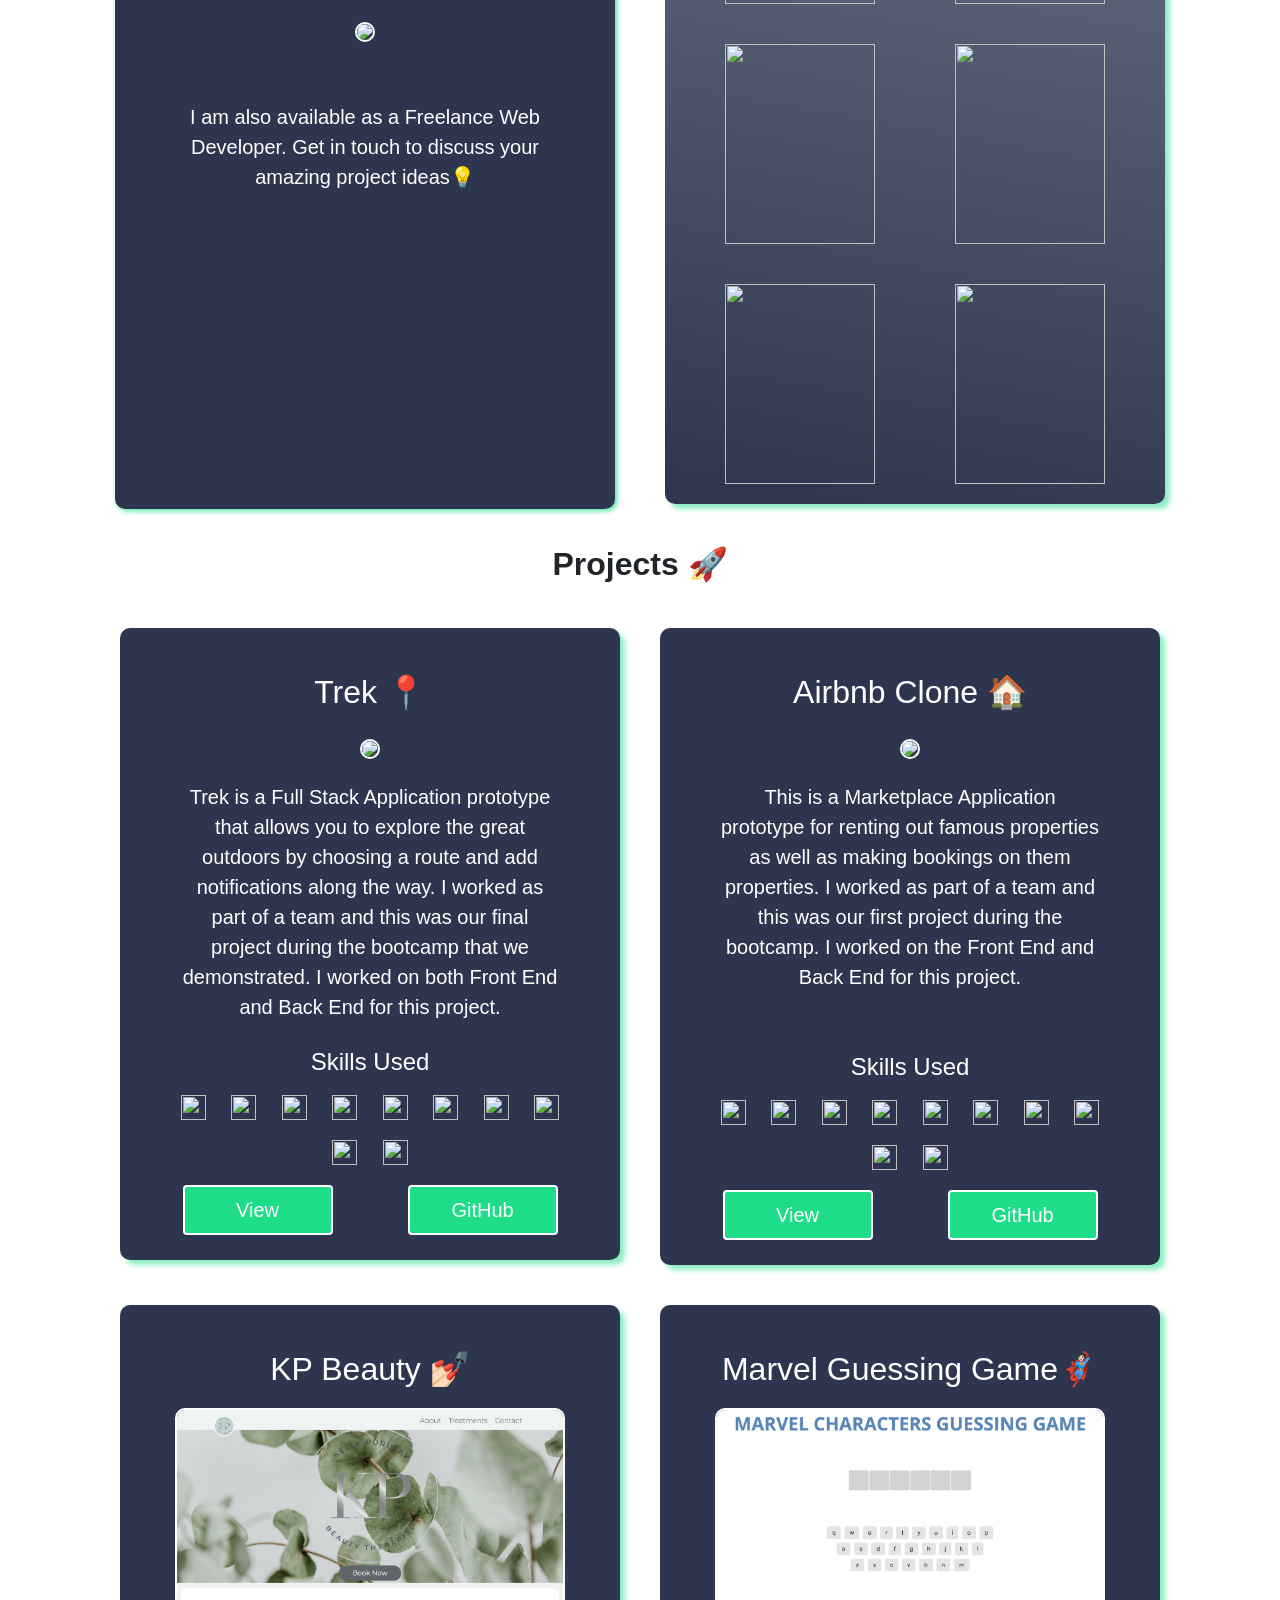
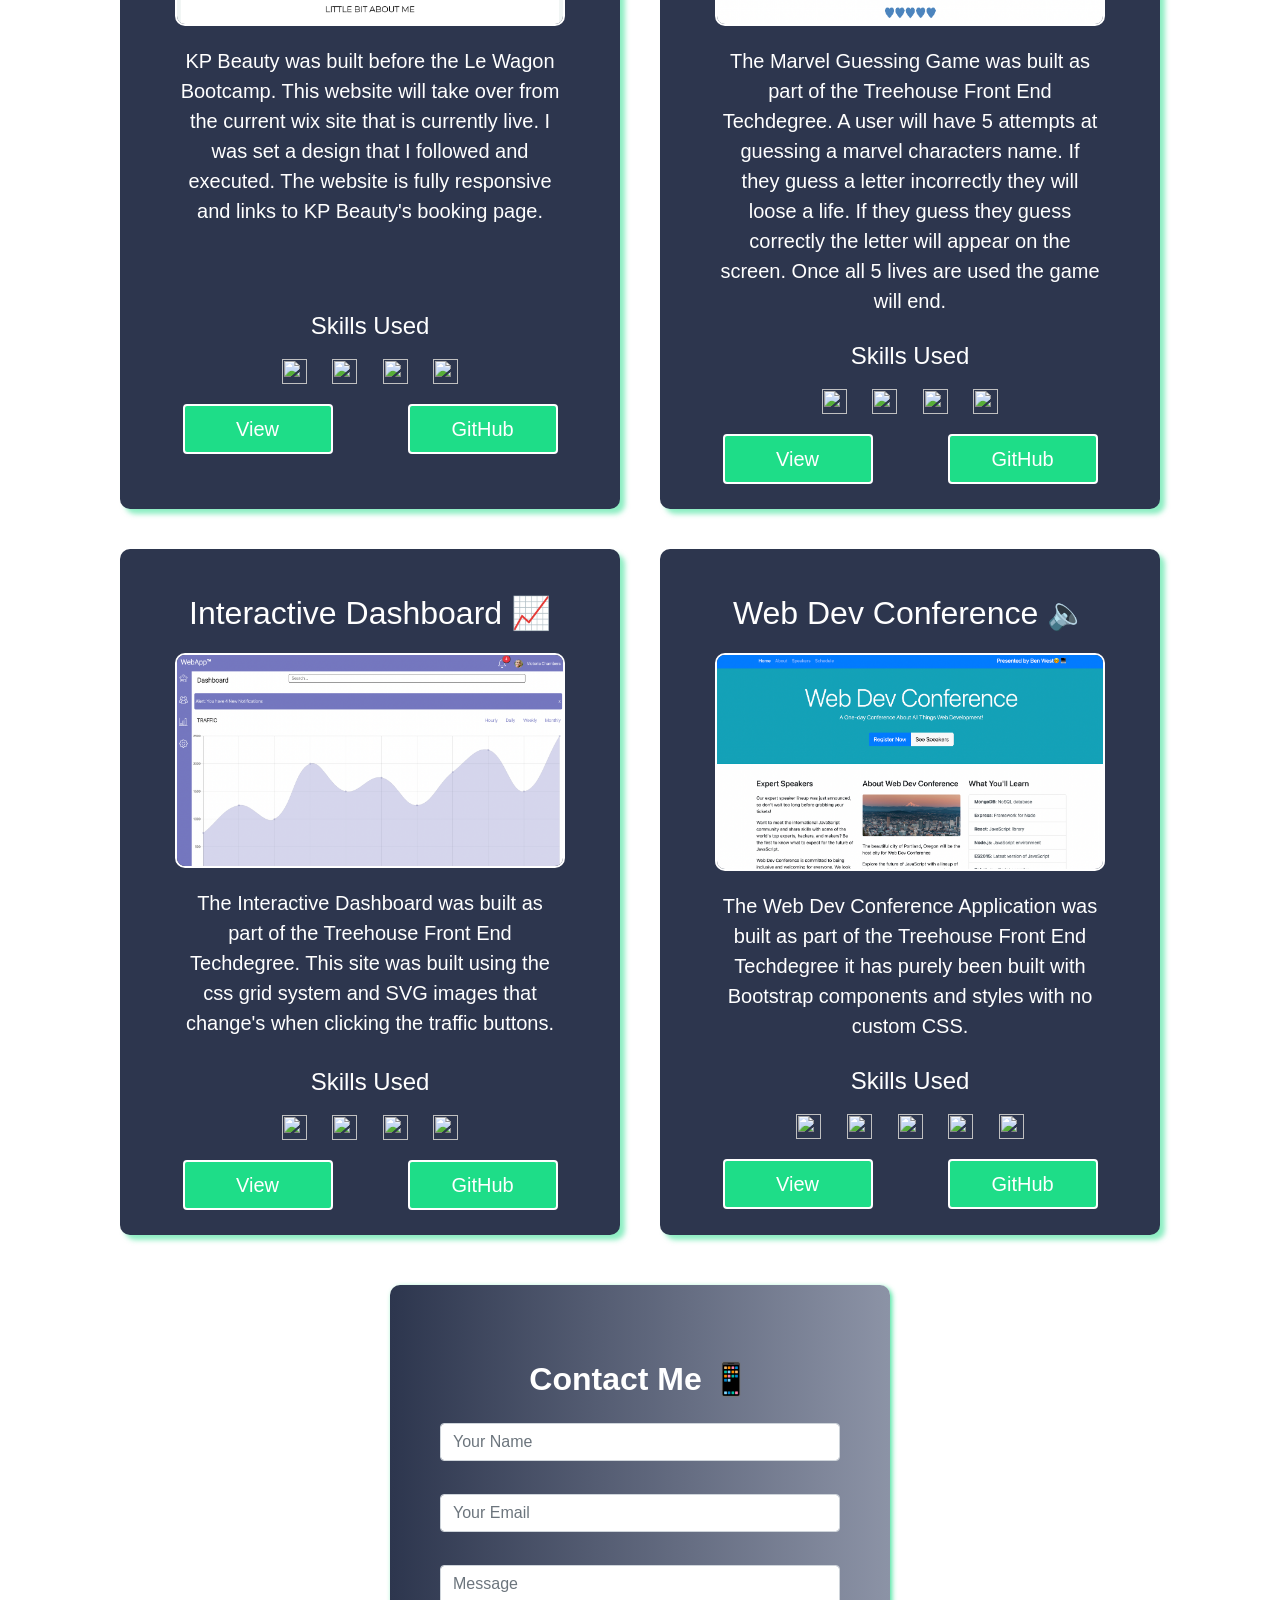
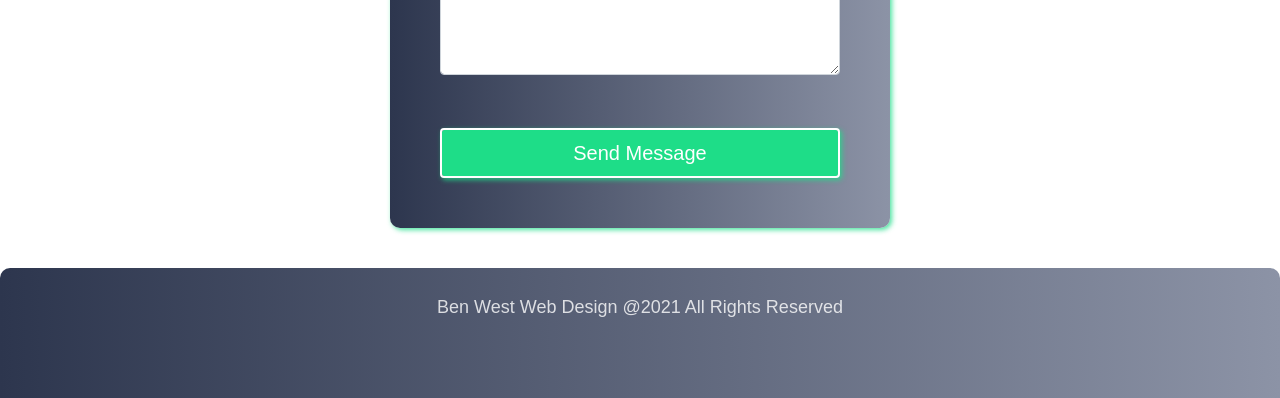
==== commit f28b566a: "added extra emoji to project cards" ====
--- a/index.html
+++ b/index.html
@@ -239,7 +239,7 @@
     <div class="project-media">
 
     <div class="projects" data-aos="fade-up" data-aos-duration="3000">
-    <h2 class="card-heading"> Interactive Dashboard</h2>
+    <h2 class="card-heading"> Interactive Dashboard 📈</h2>
       <img class="projects-img" src="images/interactive-dash.png"/>
       <p class="project-description">The Interactive Dashboard was built as part of the Treehouse Front End Techdegree. This site was built using the css grid system and SVG images that change's when clicking the traffic buttons. </p>
        <div class="skill-section">
@@ -260,7 +260,7 @@
 
   <div class="projects" data-aos="fade-up" data-aos-duration="3000">
 
-    <h2 class="card-heading"> Web Dev Conference</h2>
+    <h2 class="card-heading"> Web Dev Conference 🔈</h2>
       <img class="projects-img" src="images/bootsrap project.png"/>
       <p class="project-description">The Web Dev Conference Application was built as part of the Treehouse Front End Techdegree it has purely been built with Bootstrap components and styles with no custom CSS. </p>
          <div class="skill-section">
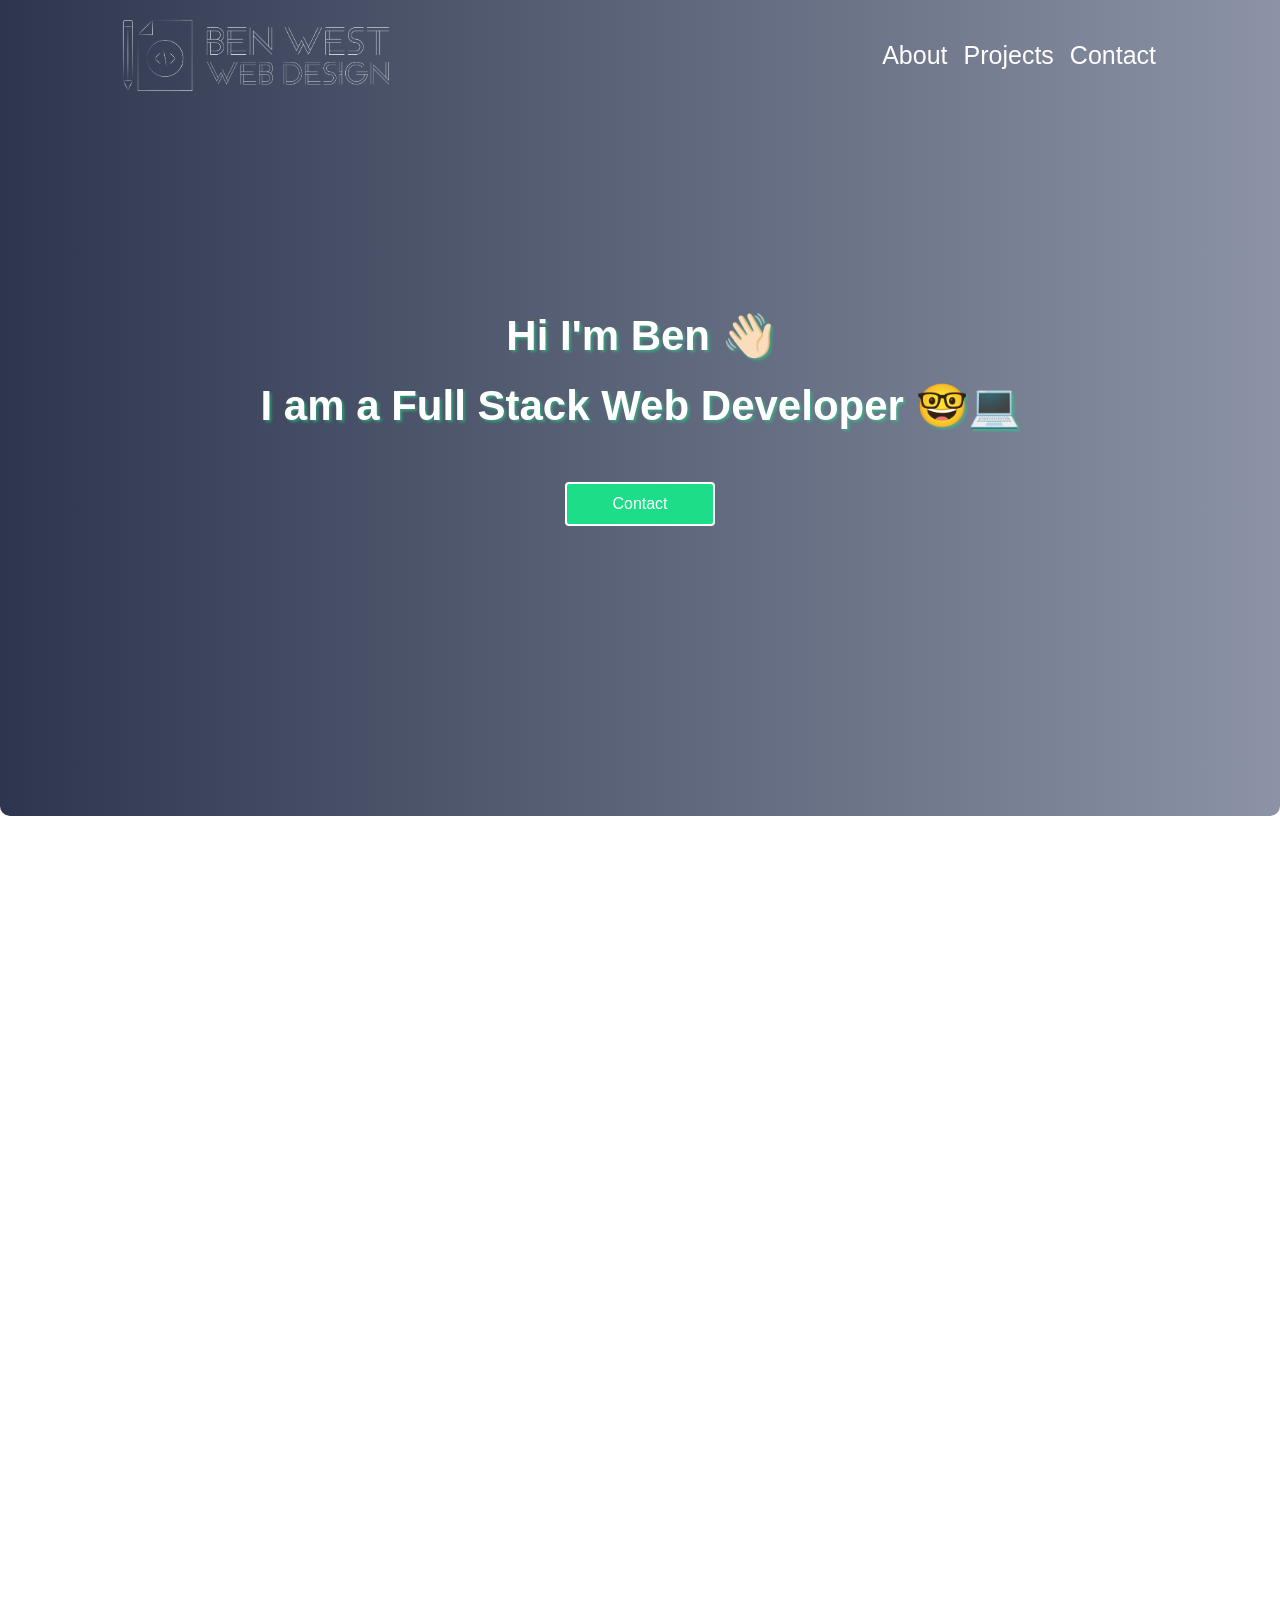
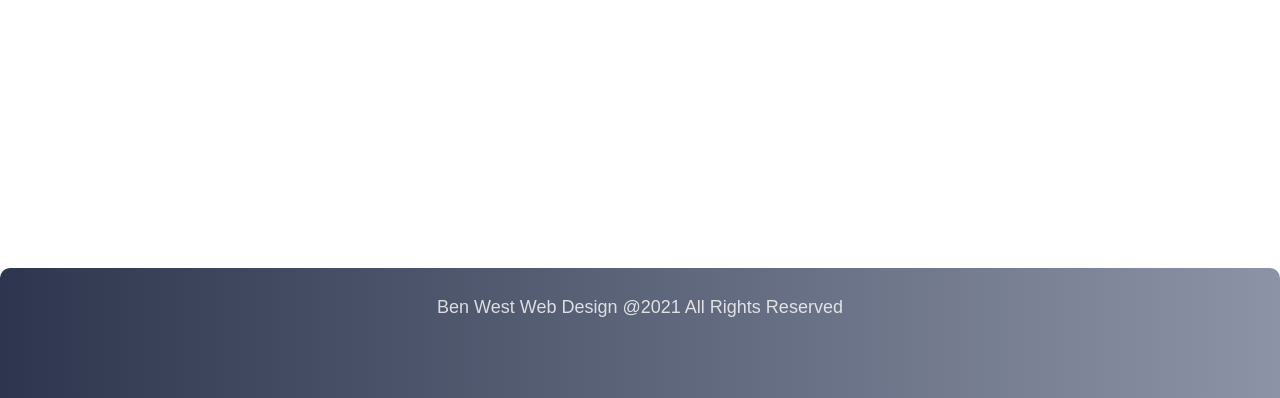
==== commit e2703f9c: "edited project cards" ====
--- a/index.html
+++ b/index.html
@@ -150,7 +150,7 @@
       <p class="project-description">Trek is a Full Stack Application prototype that allows you to explore the great outdoors by choosing a route and add notifications along the way.
          I worked as part of a team and this was our final project during the bootcamp that we demonstrated. I worked on both Front End and Back End for this project. </p>
         <div class="skill-section">
-          <h4 class="project-spacing-trek"> Skills Used</h4>
+          <h4 class="project-spacing-trek"> Tech Skills Used</h4>
         <img class="skill-used" src="https://raw.githubusercontent.com/devicons/devicon/master/icons/html5/html5-original-wordmark.svg"/>
         <img class="skill-used" src="https://raw.githubusercontent.com/devicons/devicon/master/icons/css3/css3-original-wordmark.svg" />
         <img class="skill-used" src="https://raw.githubusercontent.com/devicons/devicon/master/icons/sass/sass-original.svg"/>
@@ -176,7 +176,7 @@
       <p class="project-description">This is a Marketplace Application prototype for renting out famous properties as well as making bookings on them properties. I worked as part of a team and this was our first project during the bootcamp.
        I worked on the Front End and Back End for this project. </p>
        <div class="skill-section">
-          <h4 class="project-spacing-airbnb"> Skills Used</h4>
+          <h4 class="project-spacing-airbnb"> Tech Skills Used</h4>
         <img class="skill-used" src="https://raw.githubusercontent.com/devicons/devicon/master/icons/html5/html5-original-wordmark.svg"/>
         <img class="skill-used" src="https://raw.githubusercontent.com/devicons/devicon/master/icons/css3/css3-original-wordmark.svg" />
         <img class="skill-used" src="https://raw.githubusercontent.com/devicons/devicon/master/icons/sass/sass-original.svg"/>
@@ -204,7 +204,7 @@
         The website is fully responsive and links to KP Beauty's booking page.
       </p>
         <div class="skill-section">
-          <h4 class="project-spacing-kp"> Skills Used</h4>
+          <h4 class="project-spacing-kp"> Tech Skills Used</h4>
         <img class="skill-used" src="https://raw.githubusercontent.com/devicons/devicon/master/icons/html5/html5-original-wordmark.svg"/>
         <img class="skill-used" src="https://raw.githubusercontent.com/devicons/devicon/master/icons/css3/css3-original-wordmark.svg" />
         <img class="skill-used" src="https://raw.githubusercontent.com/devicons/devicon/master/icons/bootstrap/bootstrap-plain-wordmark.svg"/>
@@ -223,7 +223,7 @@
       <p class="project-description">The Marvel Guessing Game was built as part of the Treehouse Front End Techdegree. A user will have 5 attempts at guessing a marvel characters name.
          If they guess a letter incorrectly they will loose a life. If they guess they guess correctly the letter will appear on the screen. Once all 5 lives are used the game will end.</p>
         <div class="skill-section">
-          <h4> Skills Used</h4>
+          <h4> Tech Skills Used</h4>
         <img class="skill-used" src="https://raw.githubusercontent.com/devicons/devicon/master/icons/html5/html5-original-wordmark.svg"/>
         <img class="skill-used" src="https://raw.githubusercontent.com/devicons/devicon/master/icons/css3/css3-original-wordmark.svg" />
         <img class="skill-used" src="https://raw.githubusercontent.com/devicons/devicon/master/icons/javascript/javascript-original.svg" />
@@ -243,7 +243,7 @@
       <img class="projects-img" src="images/interactive-dash.png"/>
       <p class="project-description">The Interactive Dashboard was built as part of the Treehouse Front End Techdegree. This site was built using the css grid system and SVG images that change's when clicking the traffic buttons. </p>
        <div class="skill-section">
-          <h4 class="project-spacing-dashboard"> Skills Used</h4>
+          <h4 class="project-spacing-dashboard"> Tech Skills Used</h4>
         <img class="skill-used" src="https://raw.githubusercontent.com/devicons/devicon/master/icons/html5/html5-original-wordmark.svg"/>
         <img class="skill-used" src="https://raw.githubusercontent.com/devicons/devicon/master/icons/css3/css3-original-wordmark.svg" />
         <img class="skill-used" src="https://raw.githubusercontent.com/devicons/devicon/master/icons/javascript/javascript-original.svg" />
@@ -264,7 +264,7 @@
       <img class="projects-img" src="images/bootsrap project.png"/>
       <p class="project-description">The Web Dev Conference Application was built as part of the Treehouse Front End Techdegree it has purely been built with Bootstrap components and styles with no custom CSS. </p>
          <div class="skill-section">
-          <h4> Skills Used</h4>
+          <h4> Tech Skills Used</h4>
           <img class="skill-used" src="https://raw.githubusercontent.com/devicons/devicon/master/icons/html5/html5-original-wordmark.svg"/>
           <img class="skill-used" src="https://raw.githubusercontent.com/devicons/devicon/master/icons/css3/css3-original-wordmark.svg" />
           <img class="skill-used" src="https://raw.githubusercontent.com/devicons/devicon/master/icons/javascript/javascript-original.svg" />
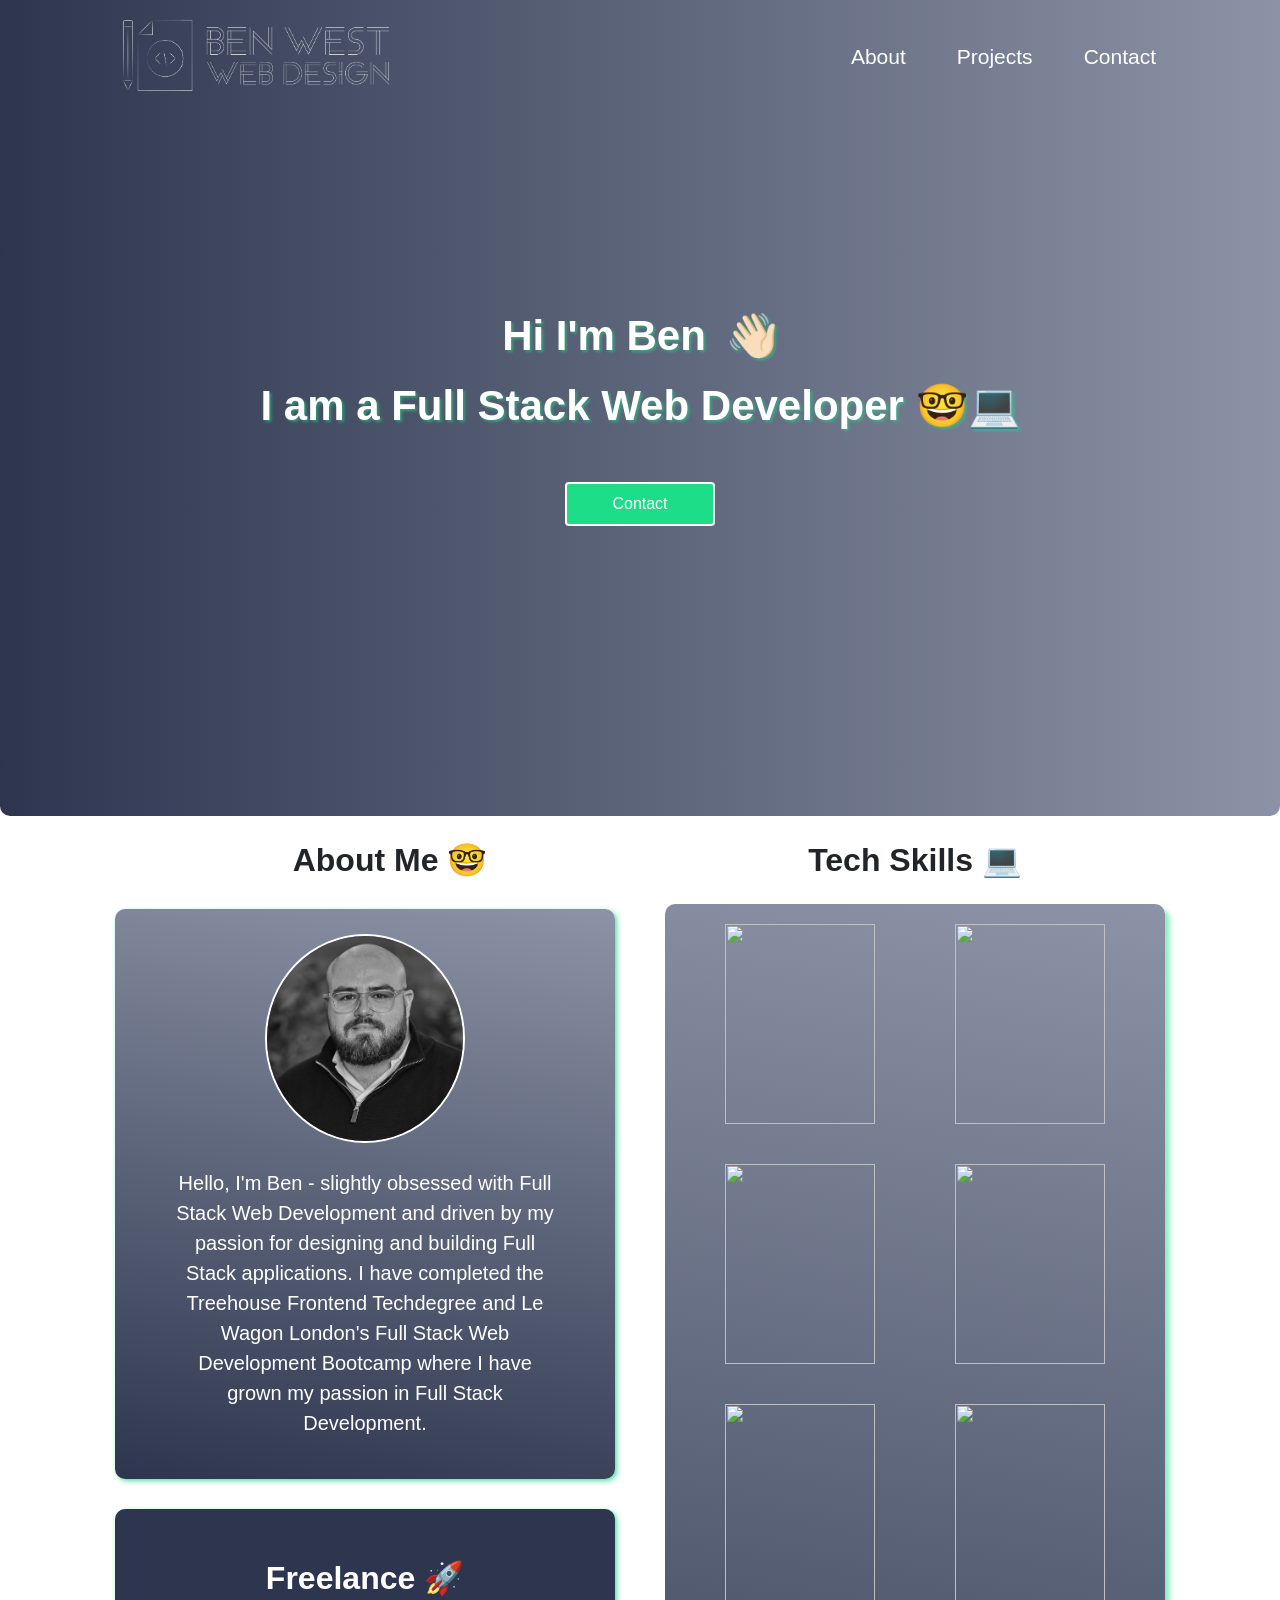
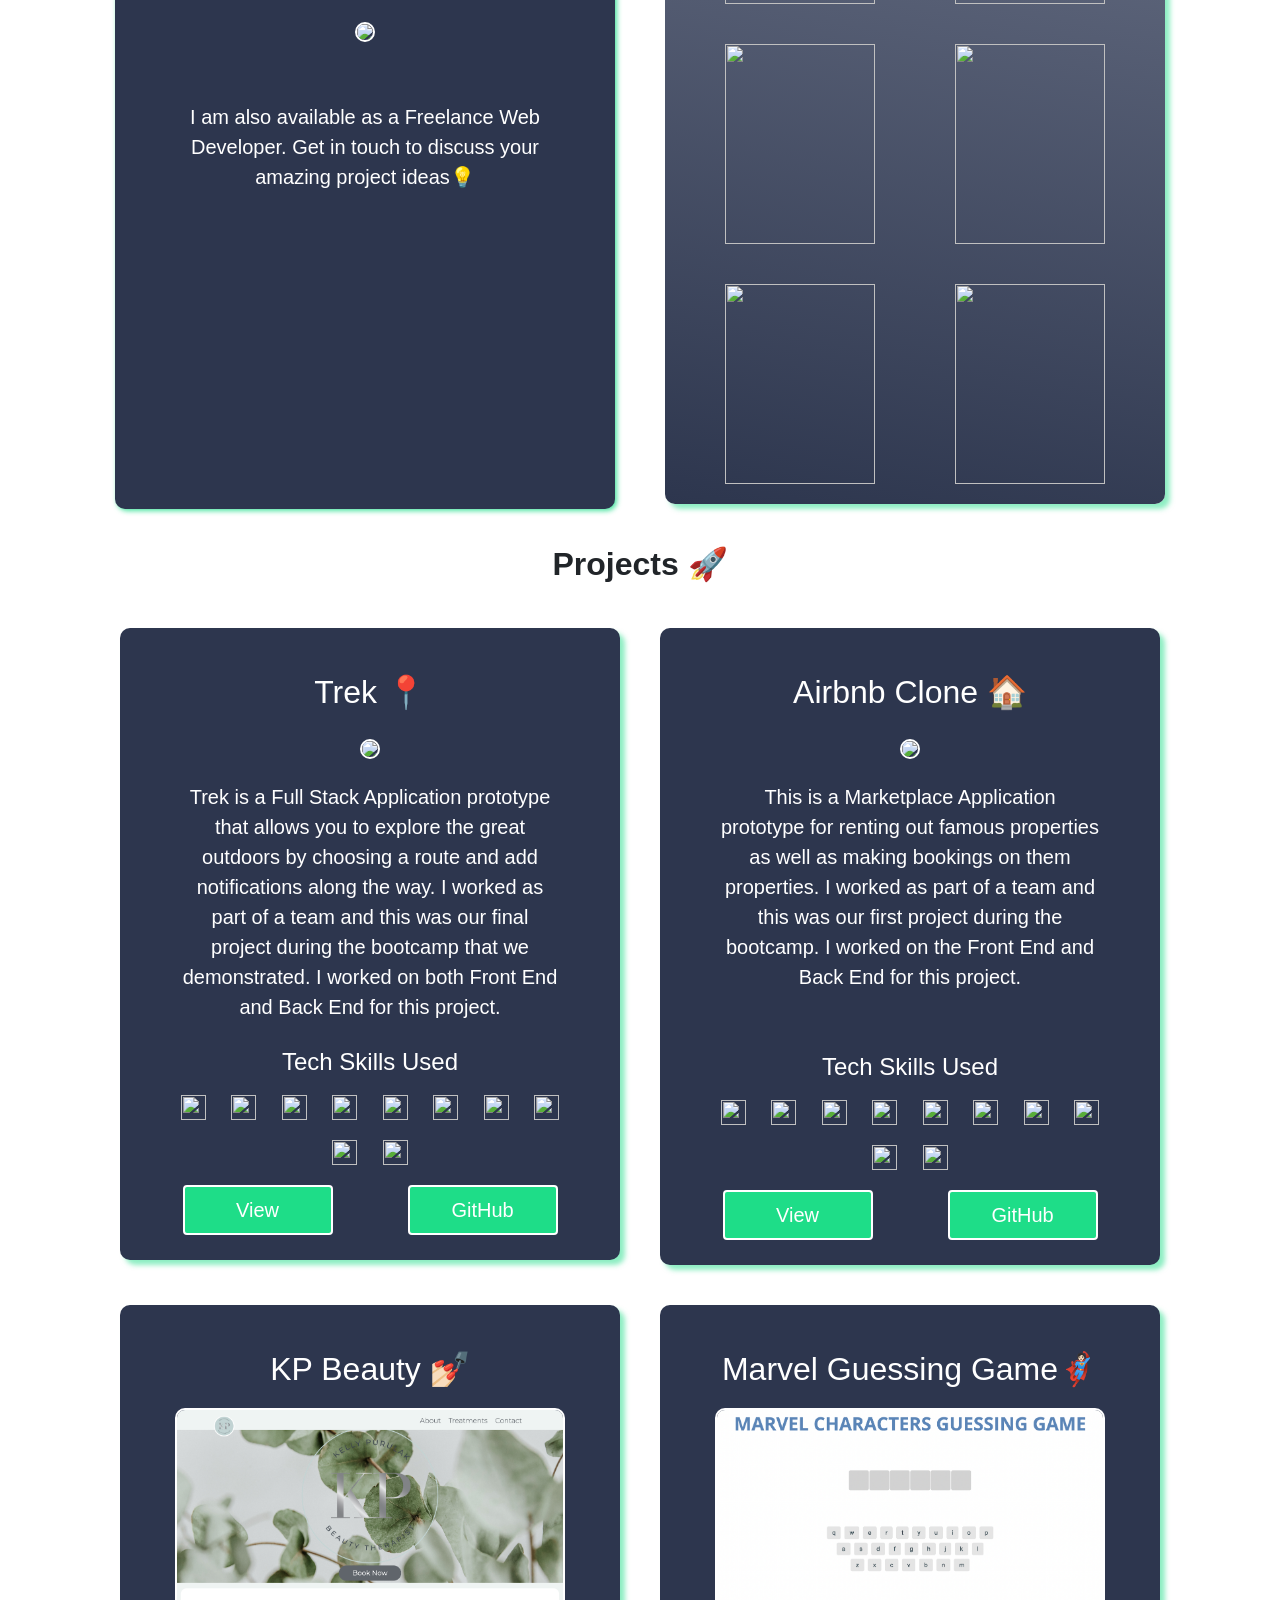
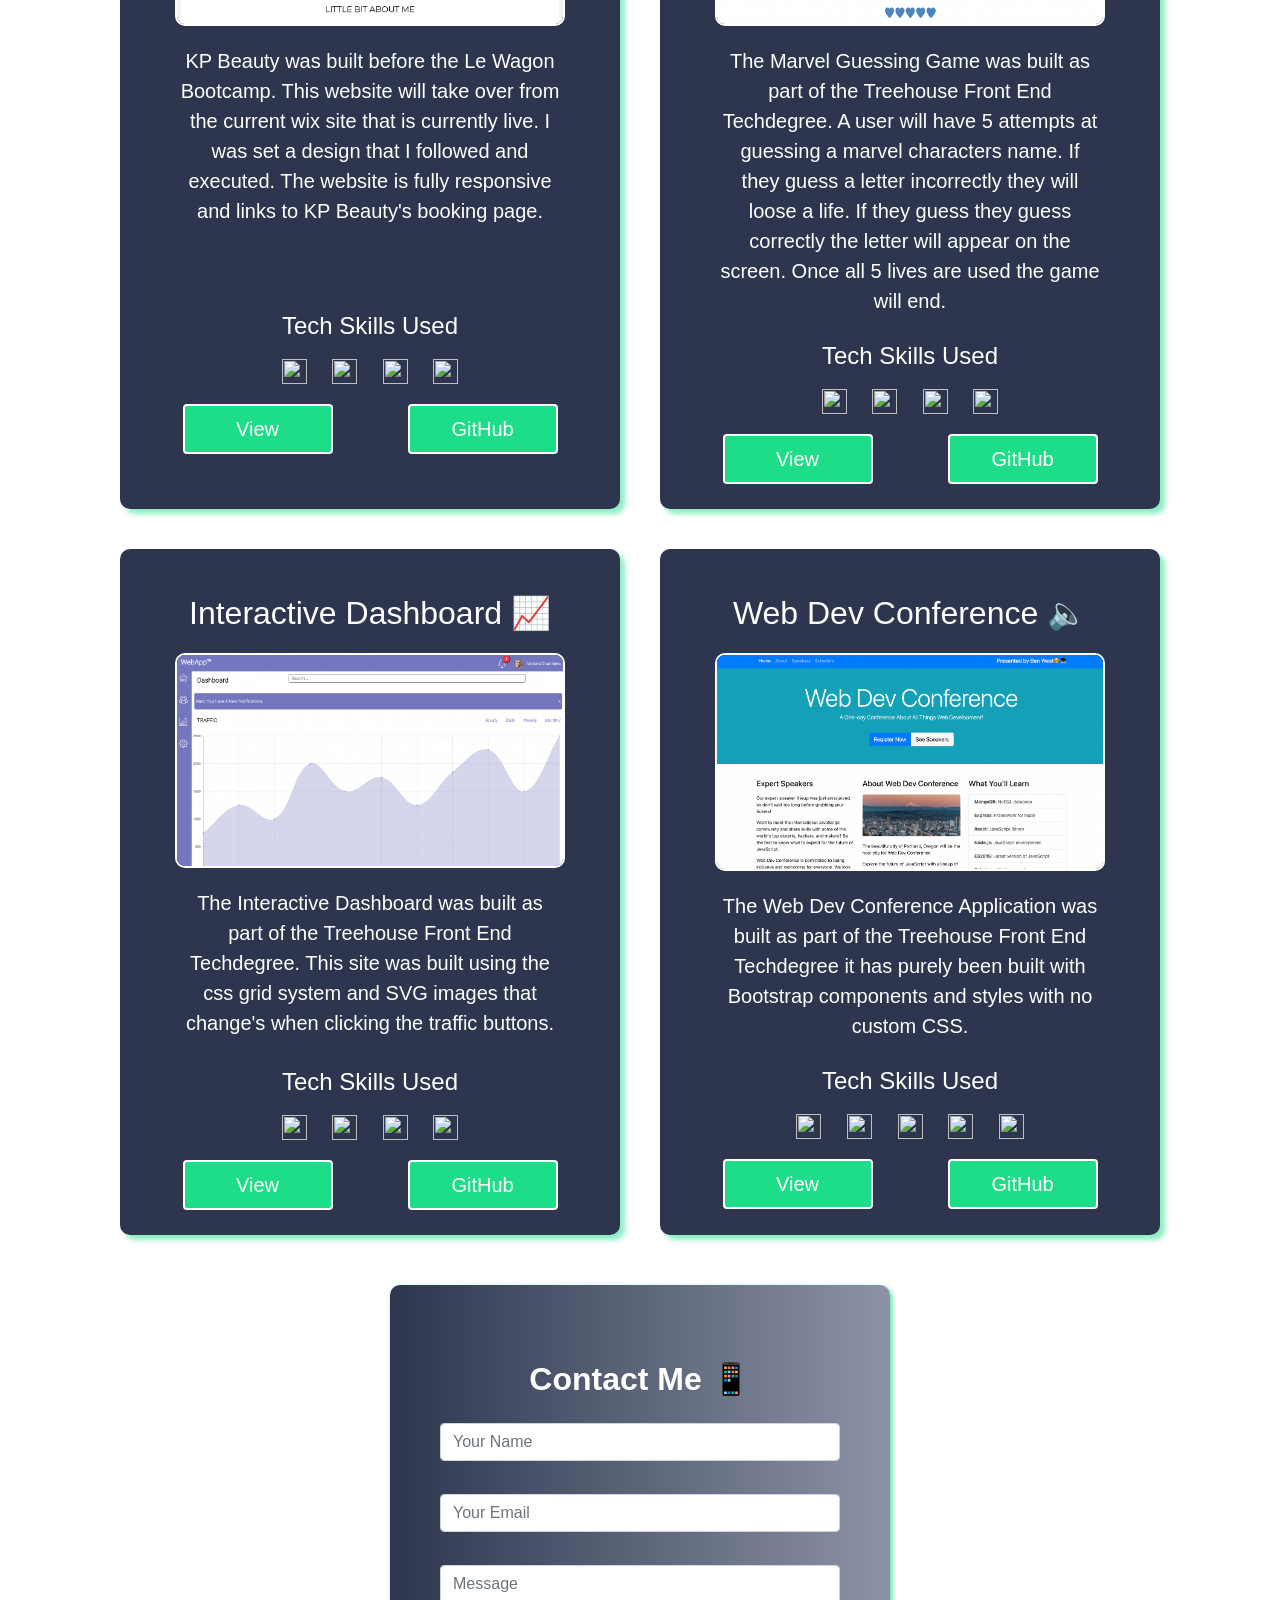
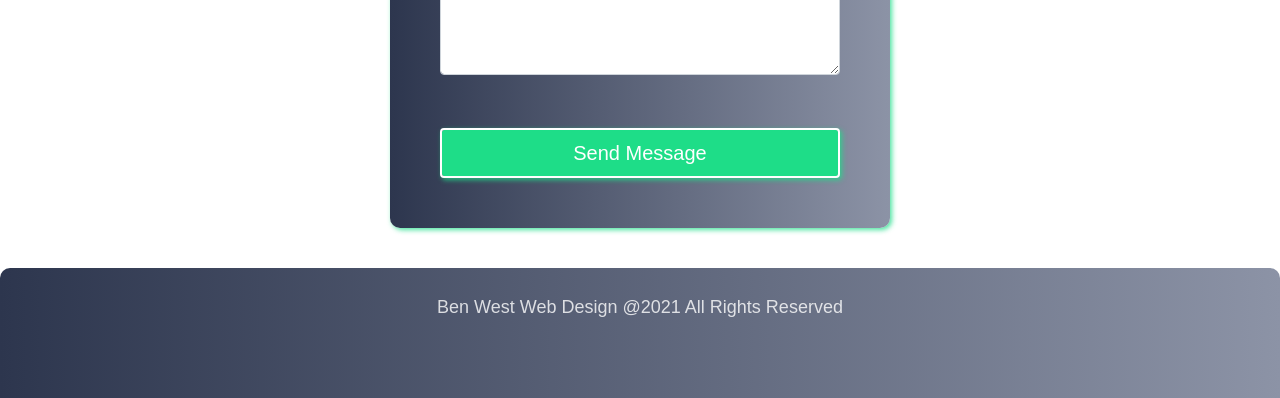
==== commit 88384bc6: "added waving animation" ====
--- a/index.html
+++ b/index.html
@@ -36,7 +36,7 @@
 
 <!--Nabar-->
  <a name="home"></a>
-<div class=" navbar navbar-expand-sm navbar-light navbar-lewagon">
+<div class=" navbar navbar-expand-sm navbar-light navbar-lewagon sticky">
 
     <a class="navbar-brand" href="#home">
     <img src="images/BW-logo.png"/>
@@ -67,7 +67,7 @@
 <!--Banner-->
 <div class="banner" style="">
   <div class="">
-    <h1>Hi I'm Ben 👋🏻</h1>
+    <h1>Hi I'm Ben <span class="wave">  👋🏻</span></h1>
       <h2><strong>I am a Full Stack Web Developer 🤓💻</strong></h2>
     <a class="btn-flat" href="#contact">Contact</a>
   </div>
--- a/scss/styles.css
+++ b/scss/styles.css
@@ -39,6 +39,12 @@
 
 .nav-item .nav-link:hover {
   color: #1EDD88 !important;
+}
+
+.sticky {
+  position: fixed;
+  top: 0;
+  width: 100%;
 }
 
 .footer {
@@ -230,7 +236,9 @@
     margin-right: 100px;
   }
   .nav-item .nav-link {
-    font-size: 25px;
+    font-size: 21px;
+    padding-top: 10px;
+    margin-left: 35px;
   }
   .navbar-lewagon .navbar-brand img {
     width: 280px;
@@ -292,6 +300,98 @@
   display: block;
 }
 
+/* wave animation */
+.wave {
+  -webkit-animation-name: wave-animation;
+          animation-name: wave-animation;
+  /* Refers to the name of your @keyframes element below */
+  -webkit-animation-duration: 2.5s;
+          animation-duration: 2.5s;
+  /* Change to speed up or slow down */
+  -webkit-animation-iteration-count: infinite;
+          animation-iteration-count: infinite;
+  /* Never stop waving :) */
+  -webkit-transform-origin: 70% 70%;
+          transform-origin: 70% 70%;
+  /* Pivot around the bottom-left palm */
+  display: inline-block;
+  padding-left: 20px;
+}
+
+@-webkit-keyframes wave-animation {
+  0% {
+    -webkit-transform: rotate(0deg);
+            transform: rotate(0deg);
+  }
+  10% {
+    -webkit-transform: rotate(14deg);
+            transform: rotate(14deg);
+  }
+  /* The following five values can be played with to make the waving more or less extreme */
+  20% {
+    -webkit-transform: rotate(-8deg);
+            transform: rotate(-8deg);
+  }
+  30% {
+    -webkit-transform: rotate(14deg);
+            transform: rotate(14deg);
+  }
+  40% {
+    -webkit-transform: rotate(-4deg);
+            transform: rotate(-4deg);
+  }
+  50% {
+    -webkit-transform: rotate(10deg);
+            transform: rotate(10deg);
+  }
+  60% {
+    -webkit-transform: rotate(0deg);
+            transform: rotate(0deg);
+  }
+  /* Reset for the last half to pause */
+  100% {
+    -webkit-transform: rotate(0deg);
+            transform: rotate(0deg);
+  }
+}
+
+@keyframes wave-animation {
+  0% {
+    -webkit-transform: rotate(0deg);
+            transform: rotate(0deg);
+  }
+  10% {
+    -webkit-transform: rotate(14deg);
+            transform: rotate(14deg);
+  }
+  /* The following five values can be played with to make the waving more or less extreme */
+  20% {
+    -webkit-transform: rotate(-8deg);
+            transform: rotate(-8deg);
+  }
+  30% {
+    -webkit-transform: rotate(14deg);
+            transform: rotate(14deg);
+  }
+  40% {
+    -webkit-transform: rotate(-4deg);
+            transform: rotate(-4deg);
+  }
+  50% {
+    -webkit-transform: rotate(10deg);
+            transform: rotate(10deg);
+  }
+  60% {
+    -webkit-transform: rotate(0deg);
+            transform: rotate(0deg);
+  }
+  /* Reset for the last half to pause */
+  100% {
+    -webkit-transform: rotate(0deg);
+            transform: rotate(0deg);
+  }
+}
+
 .btn-flat {
   color: white !important;
   padding: 8px 24px;
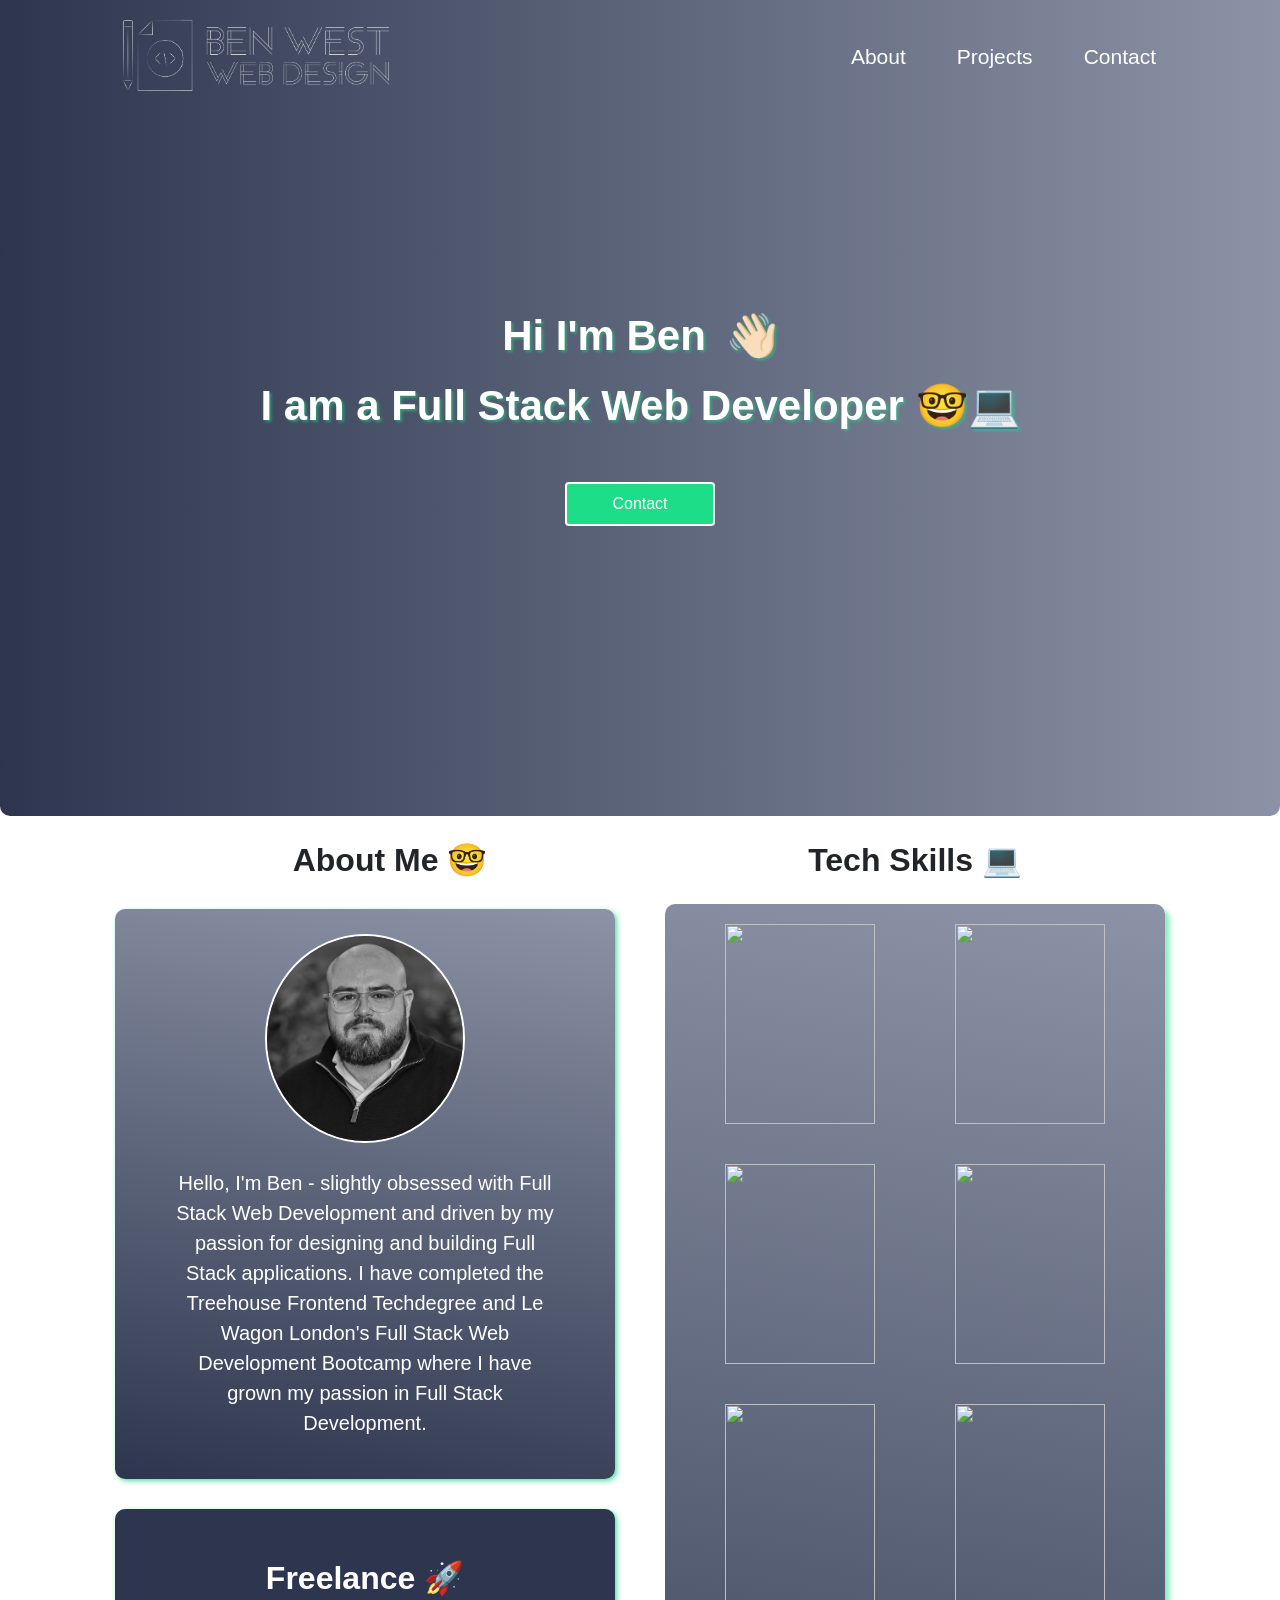
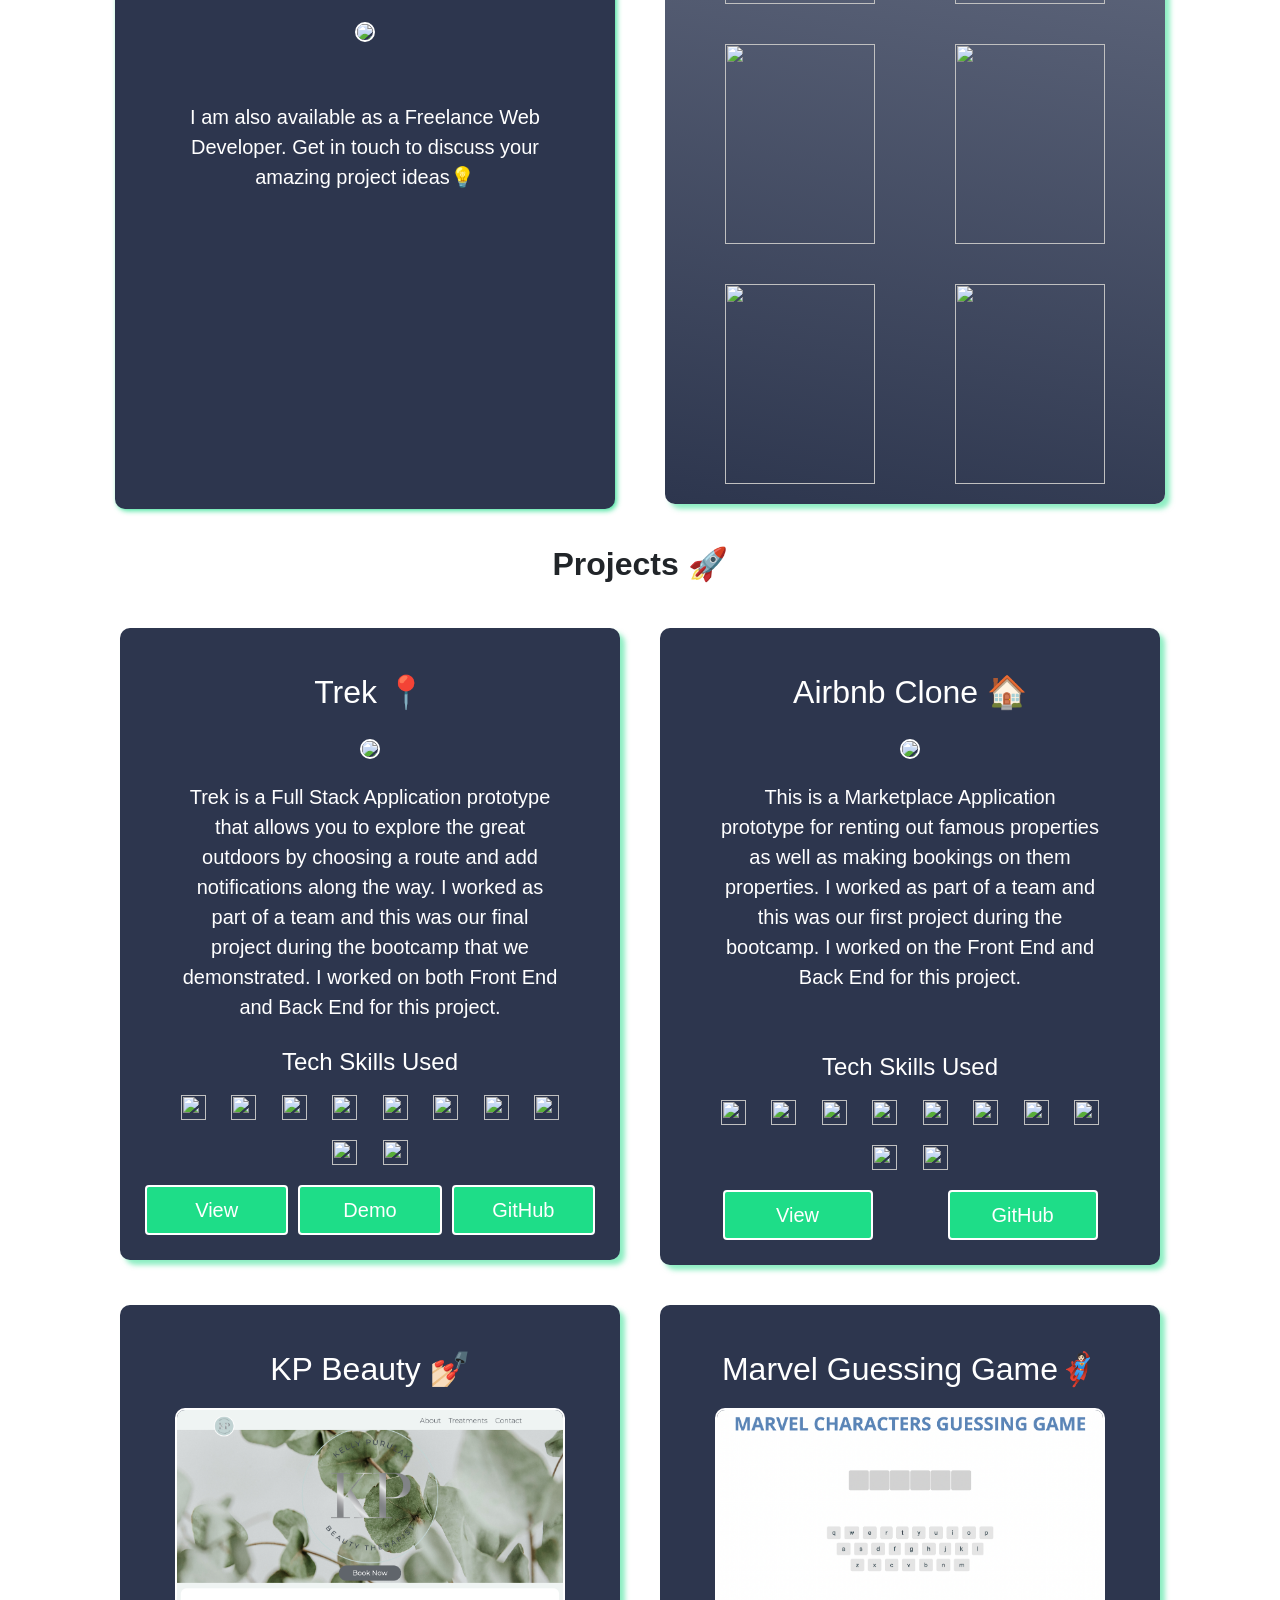
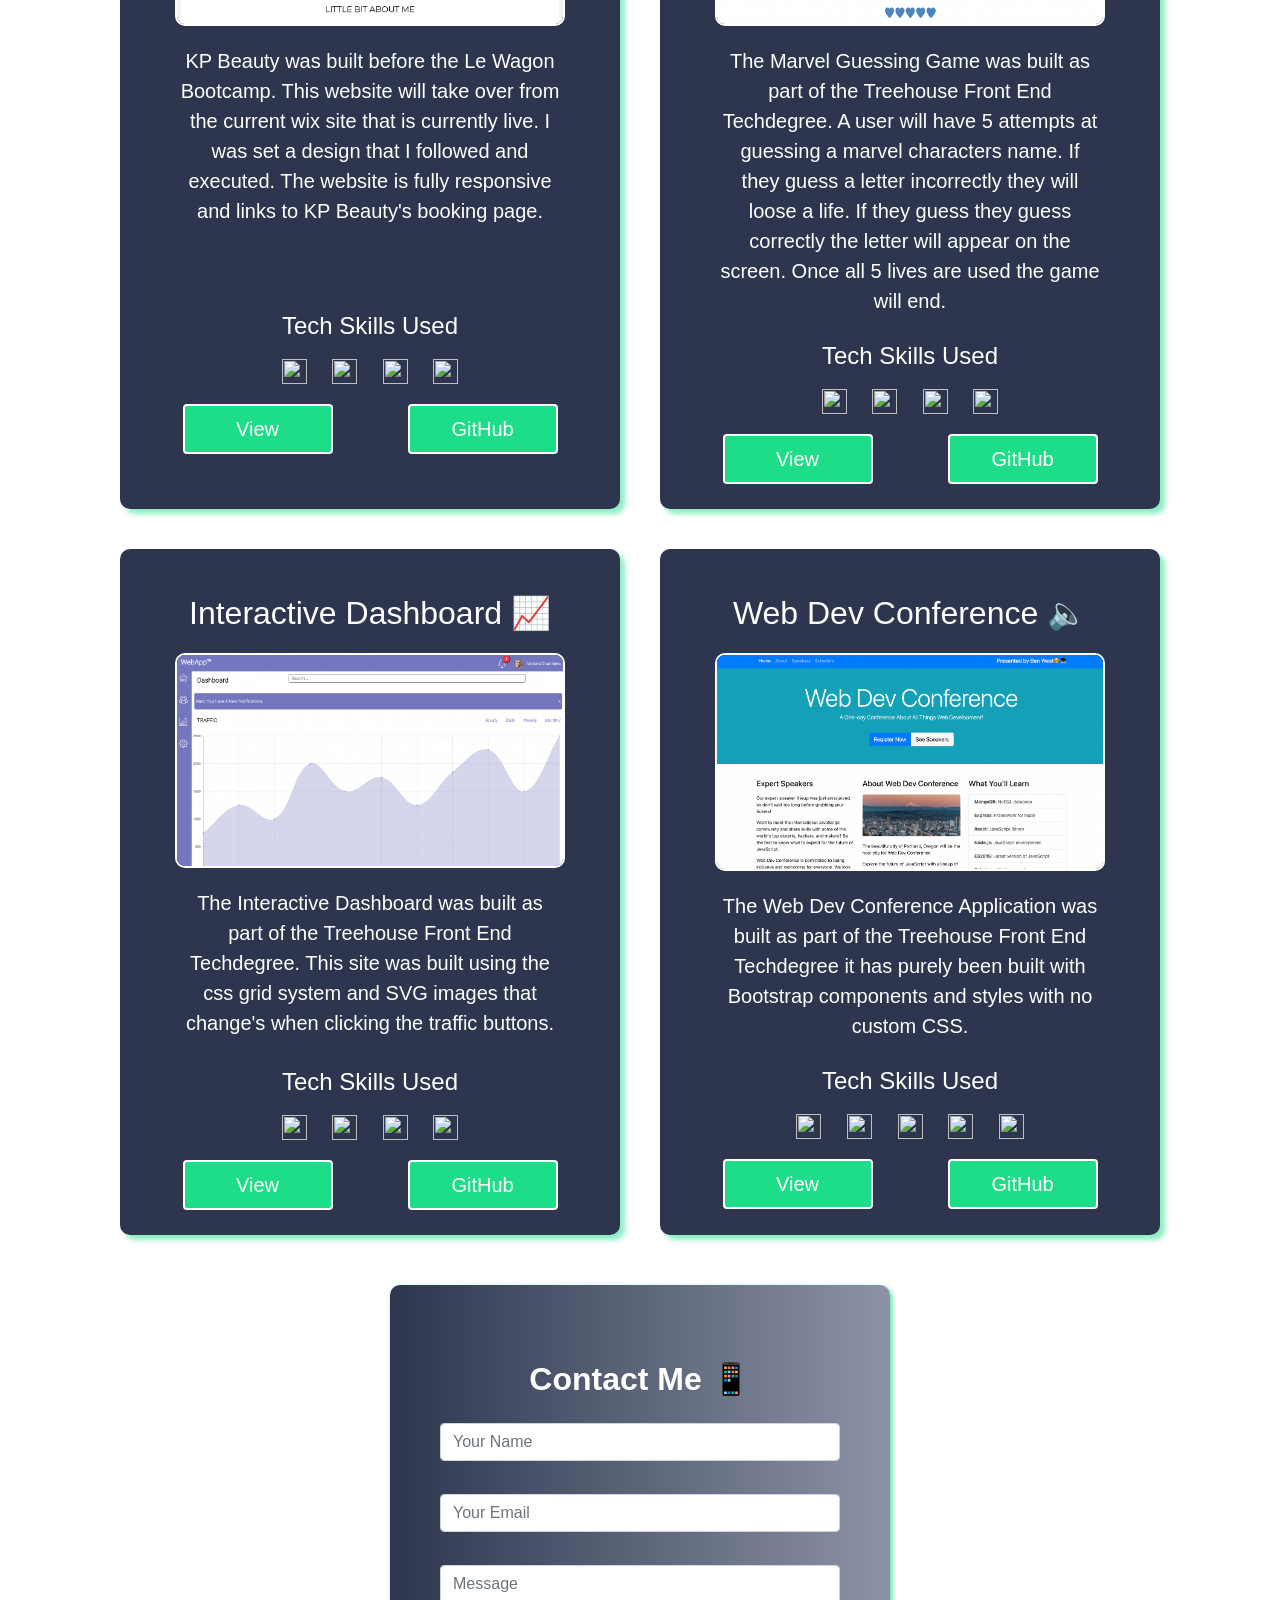
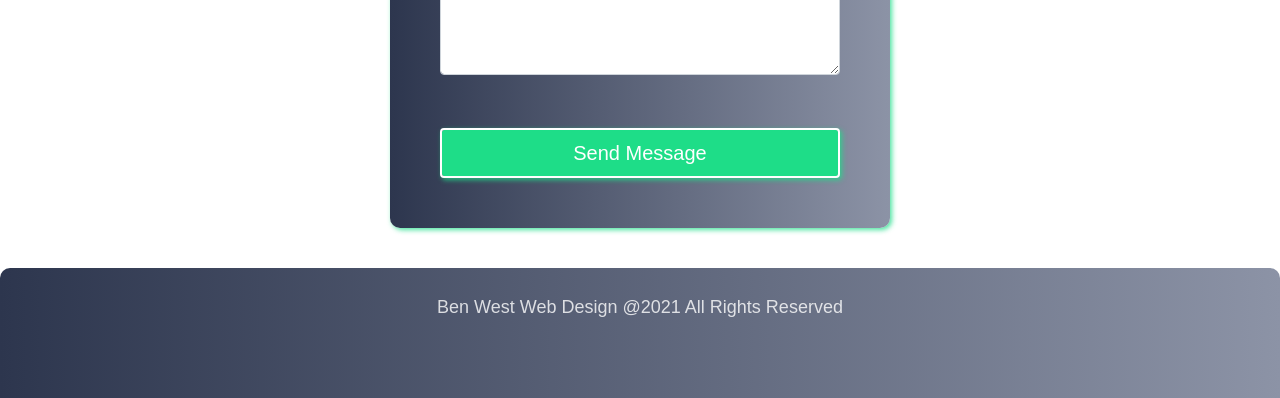
==== commit d77bf5e9: "added demo day video to trek card" ====
--- a/index.html
+++ b/index.html
@@ -162,8 +162,9 @@
         <img class="skill-used" src="https://www.vectorlogo.zone/logos/git-scm/git-scm-icon.svg"/>
         <img class="skill-used" src="https://www.vectorlogo.zone/logos/heroku/heroku-icon.svg"/>
         </div>
-         <div class="card-buttons">
+         <div class="card-buttons-trek">
          <a href="https://www.trek-app.com" target="_blank" class="btn-flat">View</a>
+         <a href="https://www.youtube.com/watch?v=-Tce7Rmcui8" target="_blank" class="btn-flat-trek">Demo</a>
          <a href="https://github.com/ferrari1188/Treking" target="_blank"  class="btn-flat">GitHub</a>
          </div>
       </div>
--- a/scss/styles.css
+++ b/scss/styles.css
@@ -410,6 +410,26 @@
   cursor: pointer;
 }
 
+.btn-flat-trek {
+  color: white !important;
+  padding: 8px 24px;
+  border-radius: 4px;
+  background: #1EDD88;
+  width: 150px;
+  text-align: center;
+  border: solid #fff 2px;
+  margin-right: 10px;
+  margin-left: 10px;
+}
+
+.btn-flat-trek:hover {
+  background: #1BCB7F;
+  border: solid #1BCB7F;
+  color: white;
+  text-decoration: none;
+  cursor: pointer;
+}
+
 .skills {
   background: linear-gradient(10deg, #2d364e, #8C93A6);
   border-radius: 10px 10px;
@@ -491,6 +511,16 @@
   margin: 10px;
 }
 
+.card-buttons-trek {
+  display: -webkit-box;
+  display: -ms-flexbox;
+  display: flex;
+  -webkit-box-orient: horizontal;
+  -webkit-box-direction: normal;
+      -ms-flex-direction: row;
+          flex-direction: row;
+}
+
 .freelance-card {
   margin-top: 30px;
   text-align: center;
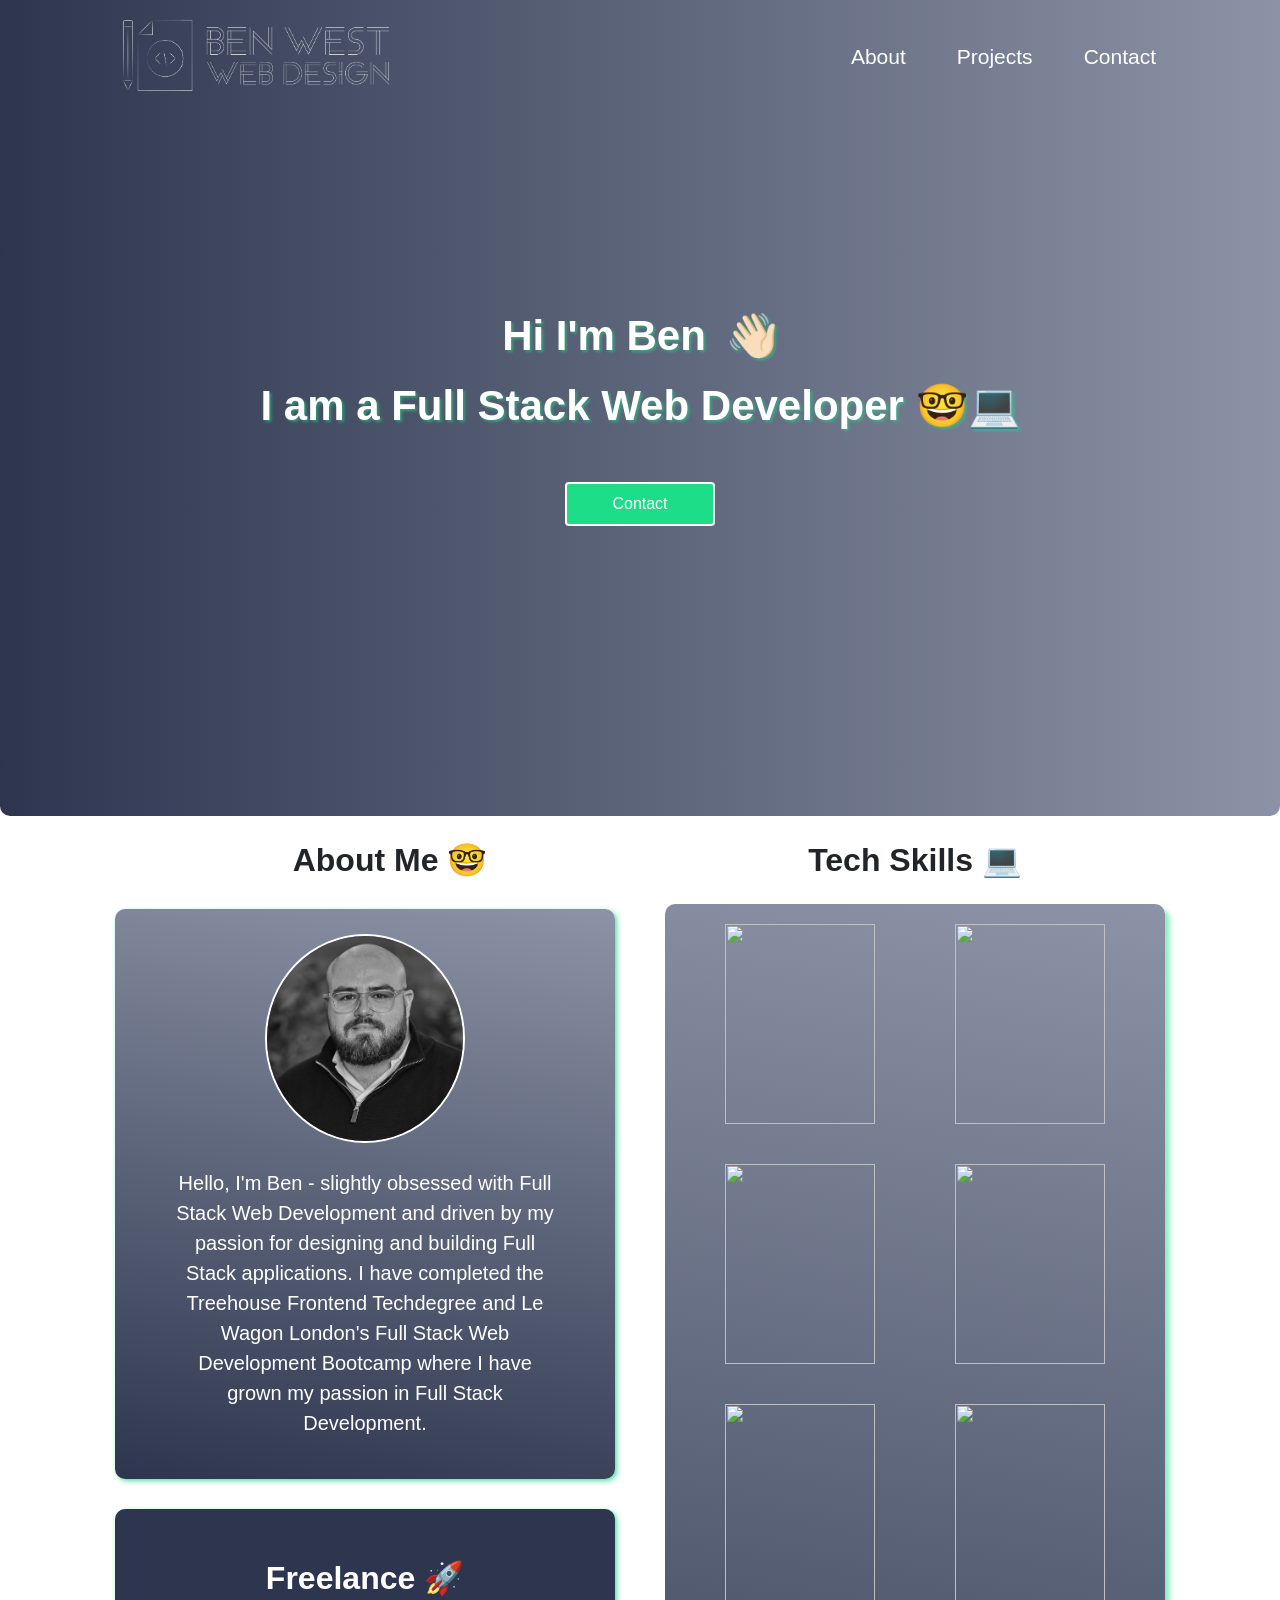
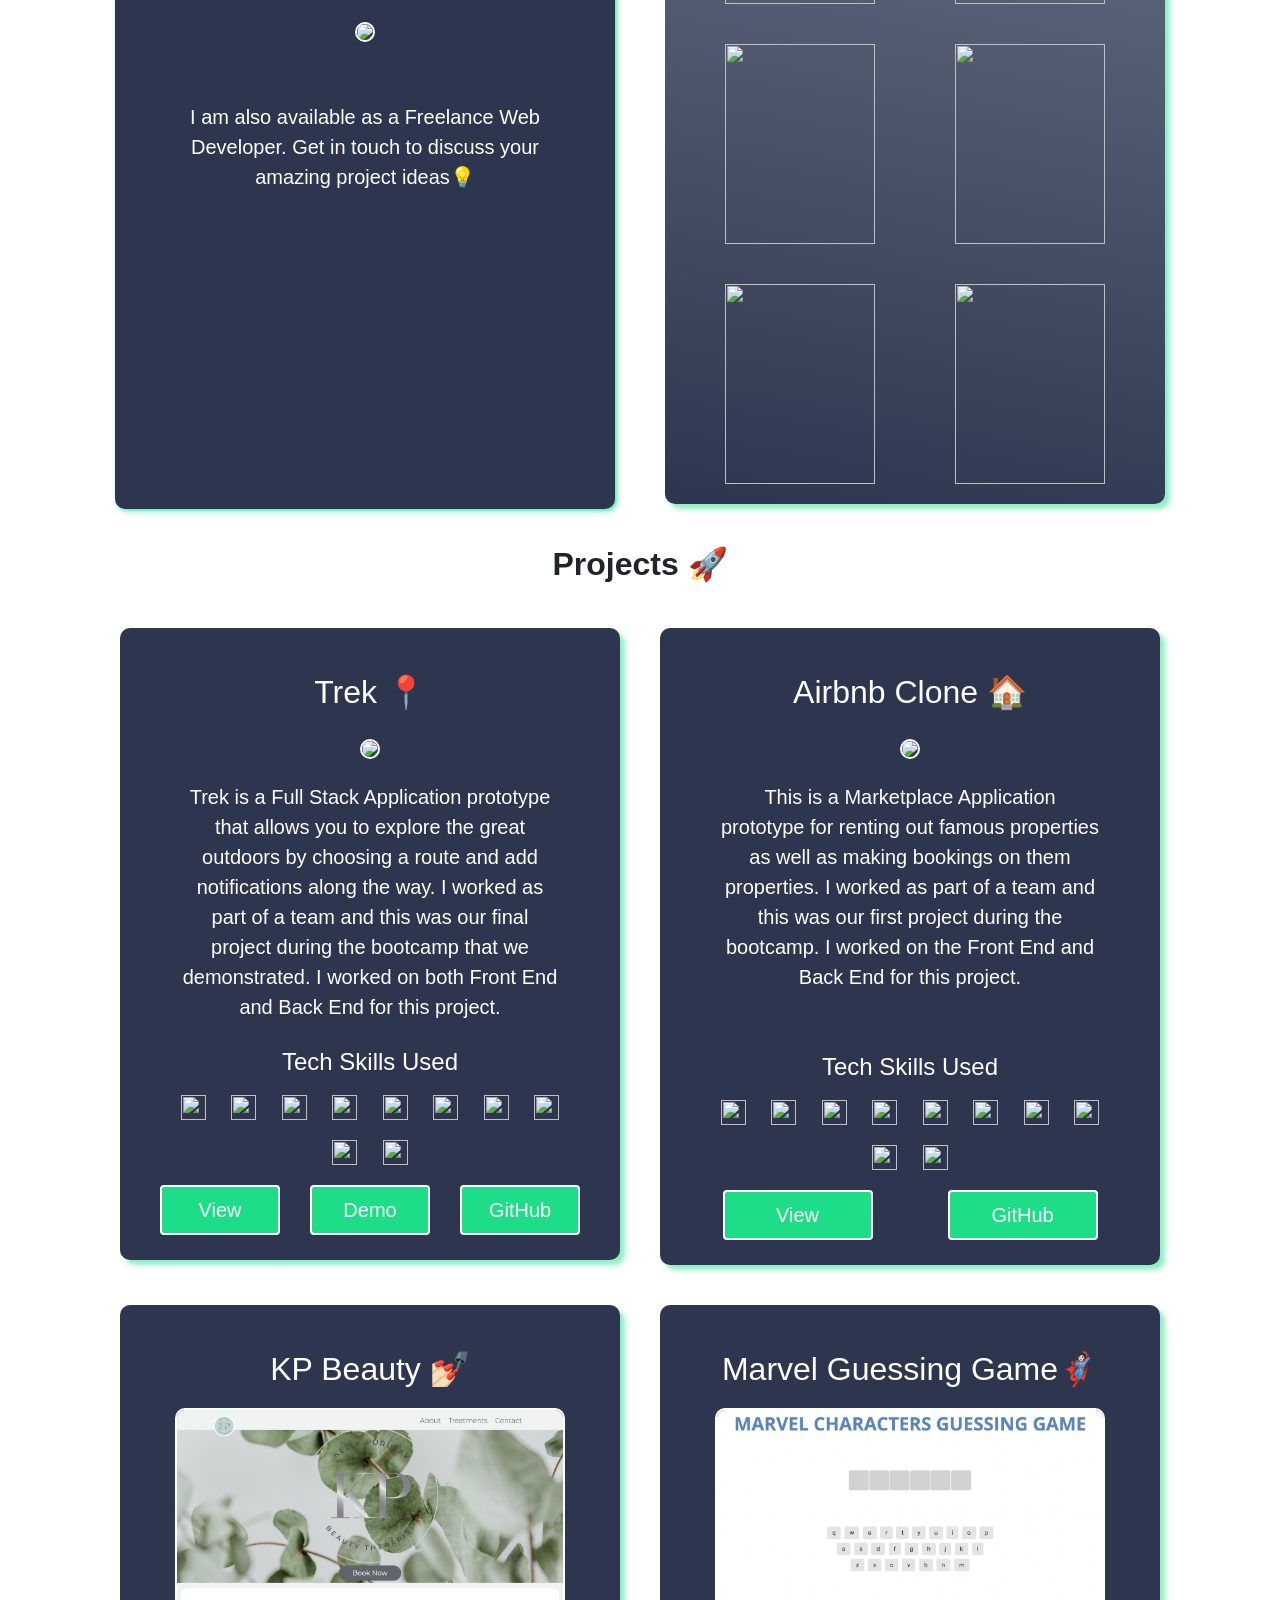
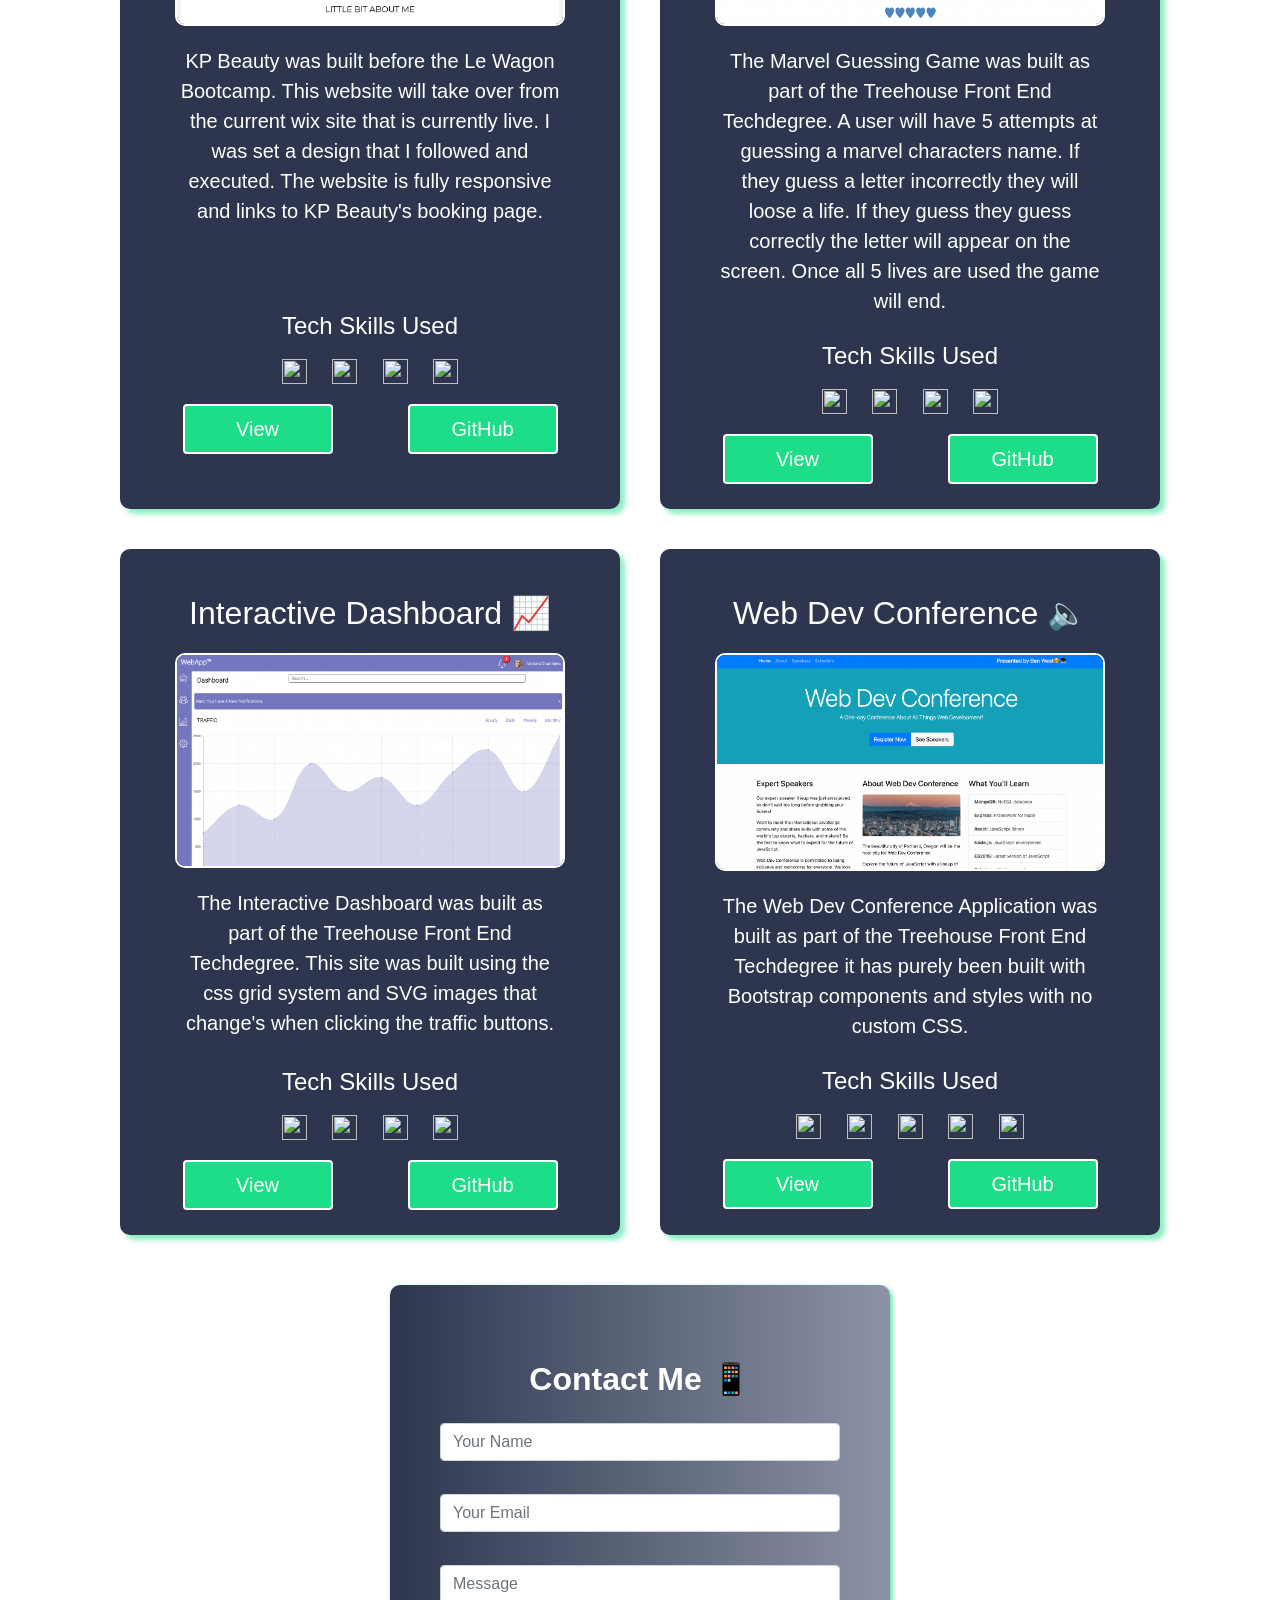
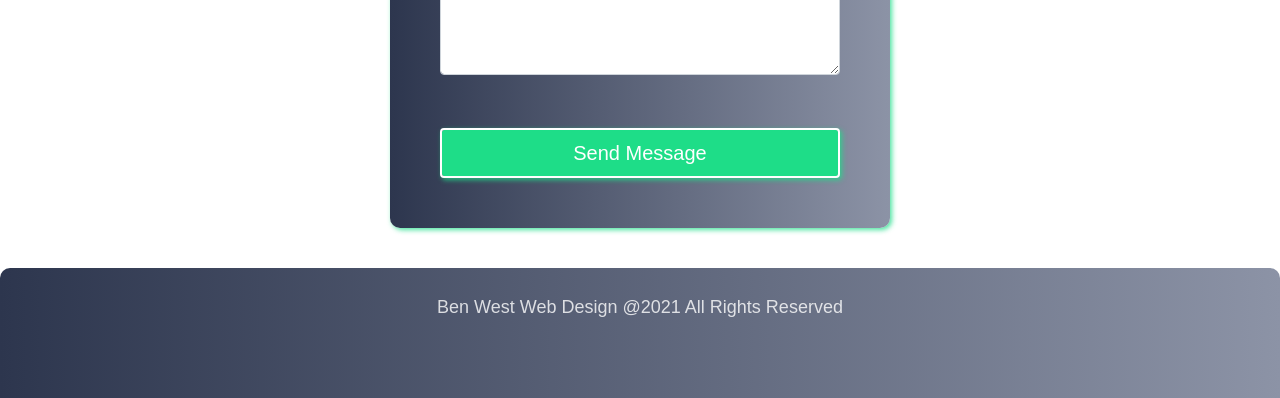
==== commit e9a49b11: "chnaged margin on trek buttons" ====
--- a/index.html
+++ b/index.html
@@ -163,9 +163,9 @@
         <img class="skill-used" src="https://www.vectorlogo.zone/logos/heroku/heroku-icon.svg"/>
         </div>
          <div class="card-buttons-trek">
-         <a href="https://www.trek-app.com" target="_blank" class="btn-flat">View</a>
+         <a href="https://www.trek-app.com" target="_blank" class="btn-flat-trek">View</a>
          <a href="https://www.youtube.com/watch?v=-Tce7Rmcui8" target="_blank" class="btn-flat-trek">Demo</a>
-         <a href="https://github.com/ferrari1188/Treking" target="_blank"  class="btn-flat">GitHub</a>
+         <a href="https://github.com/ferrari1188/Treking" target="_blank"  class="btn-flat-trek">GitHub</a>
          </div>
       </div>
     </div>
--- a/scss/styles.css
+++ b/scss/styles.css
@@ -418,8 +418,8 @@
   width: 150px;
   text-align: center;
   border: solid #fff 2px;
-  margin-right: 10px;
-  margin-left: 10px;
+  margin-right: 15px;
+  margin-left: 15px;
 }
 
 .btn-flat-trek:hover {
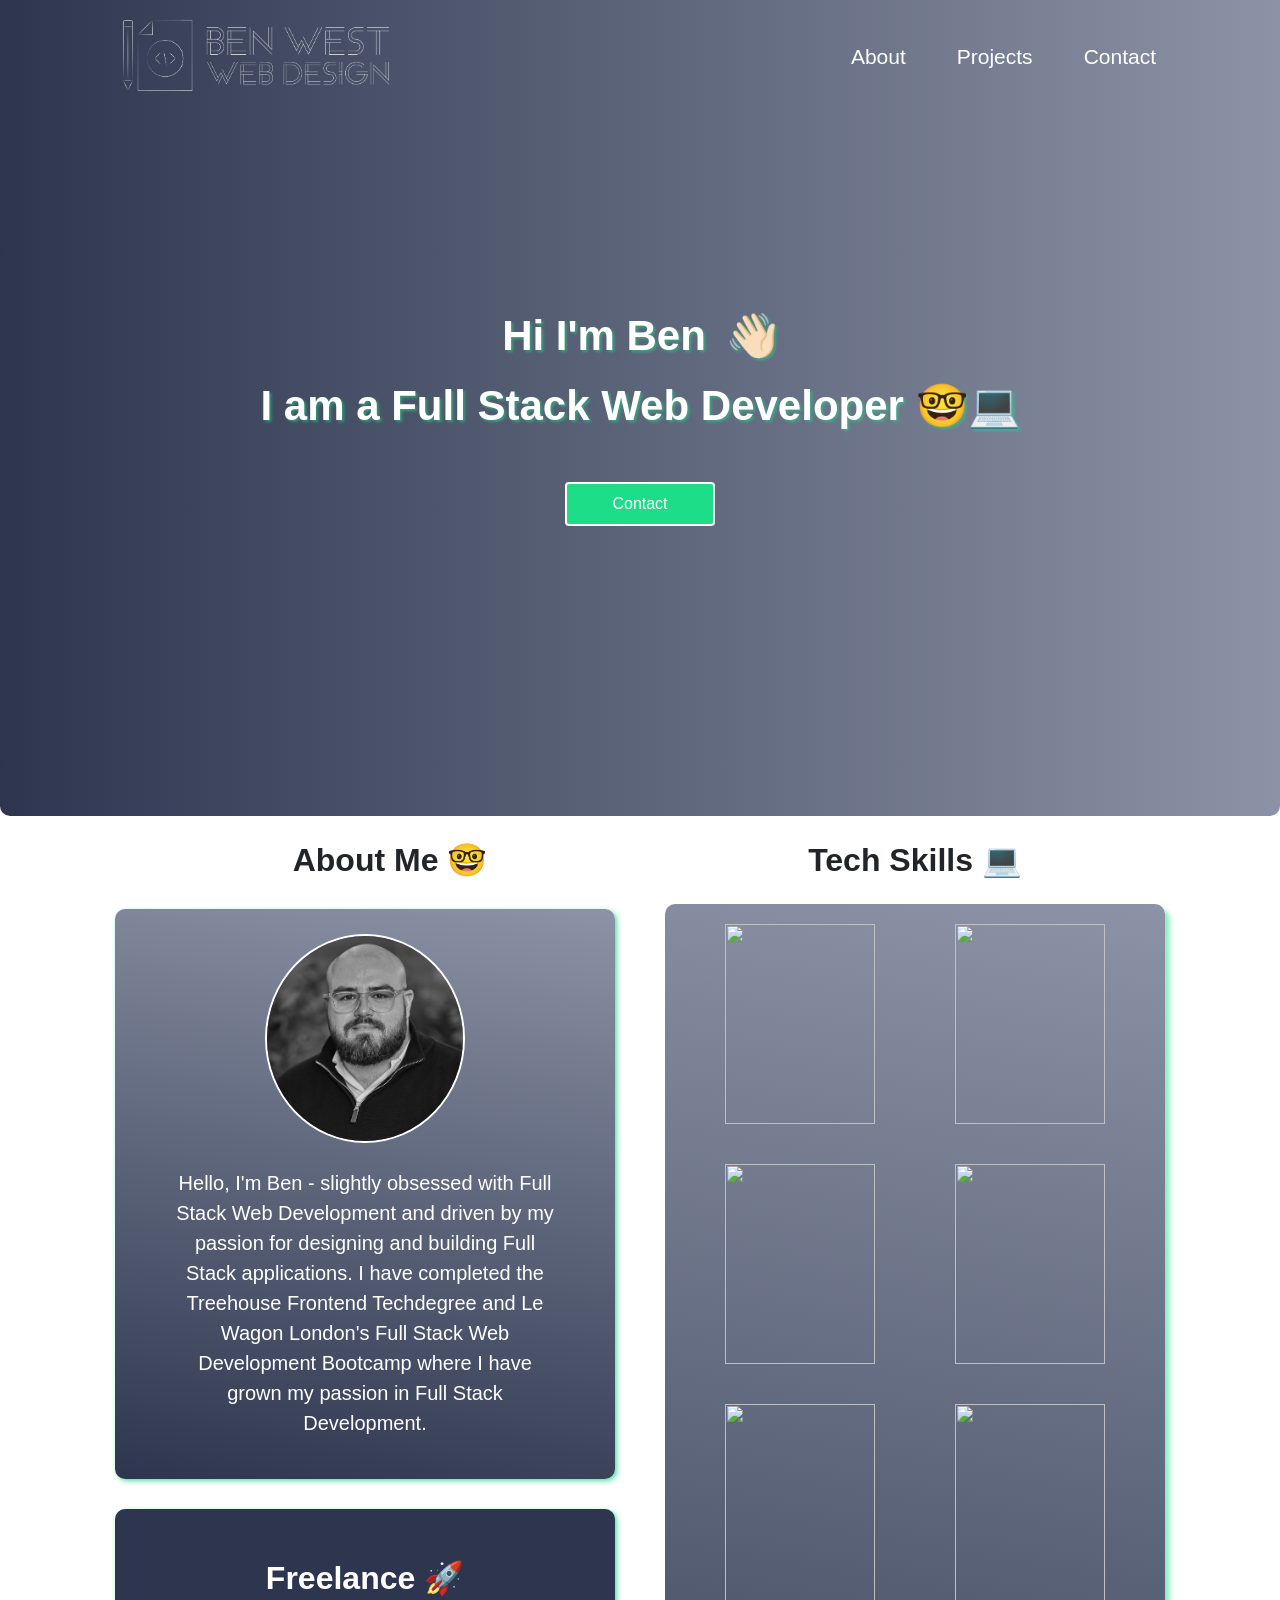
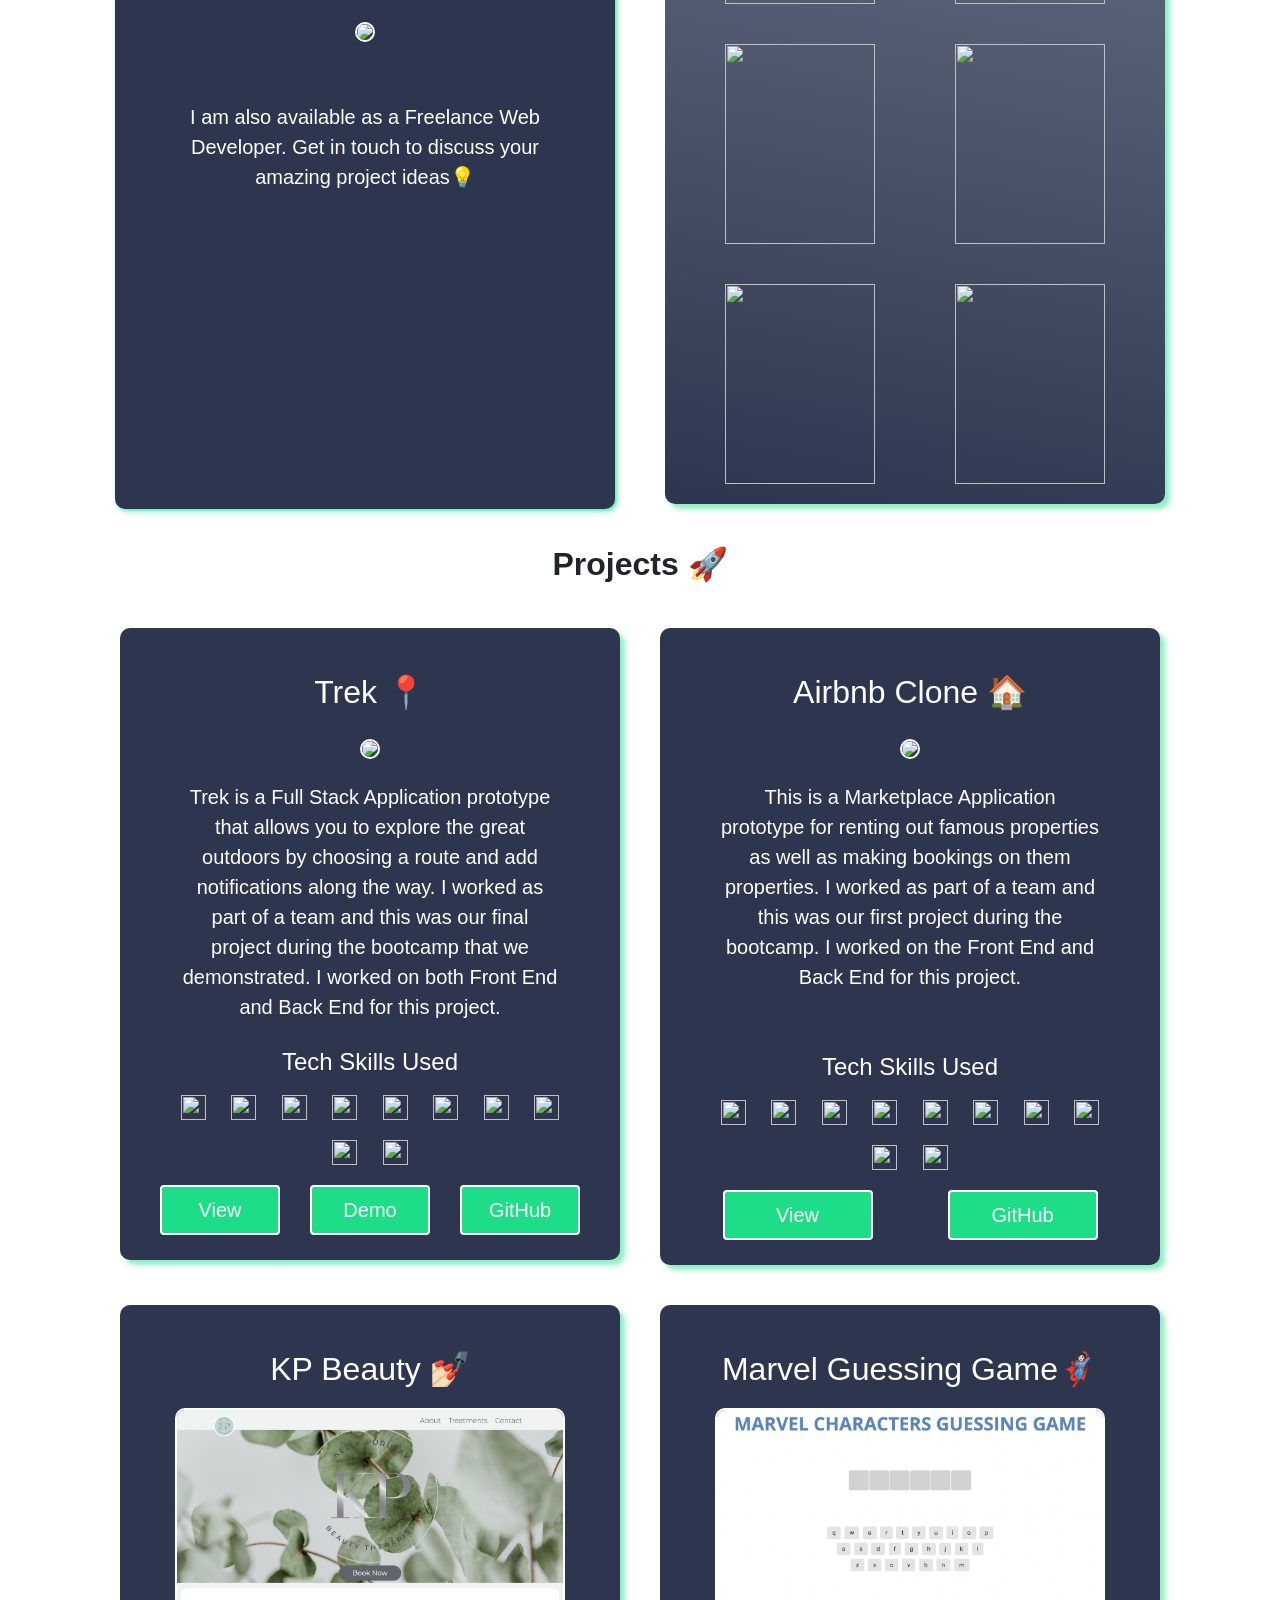
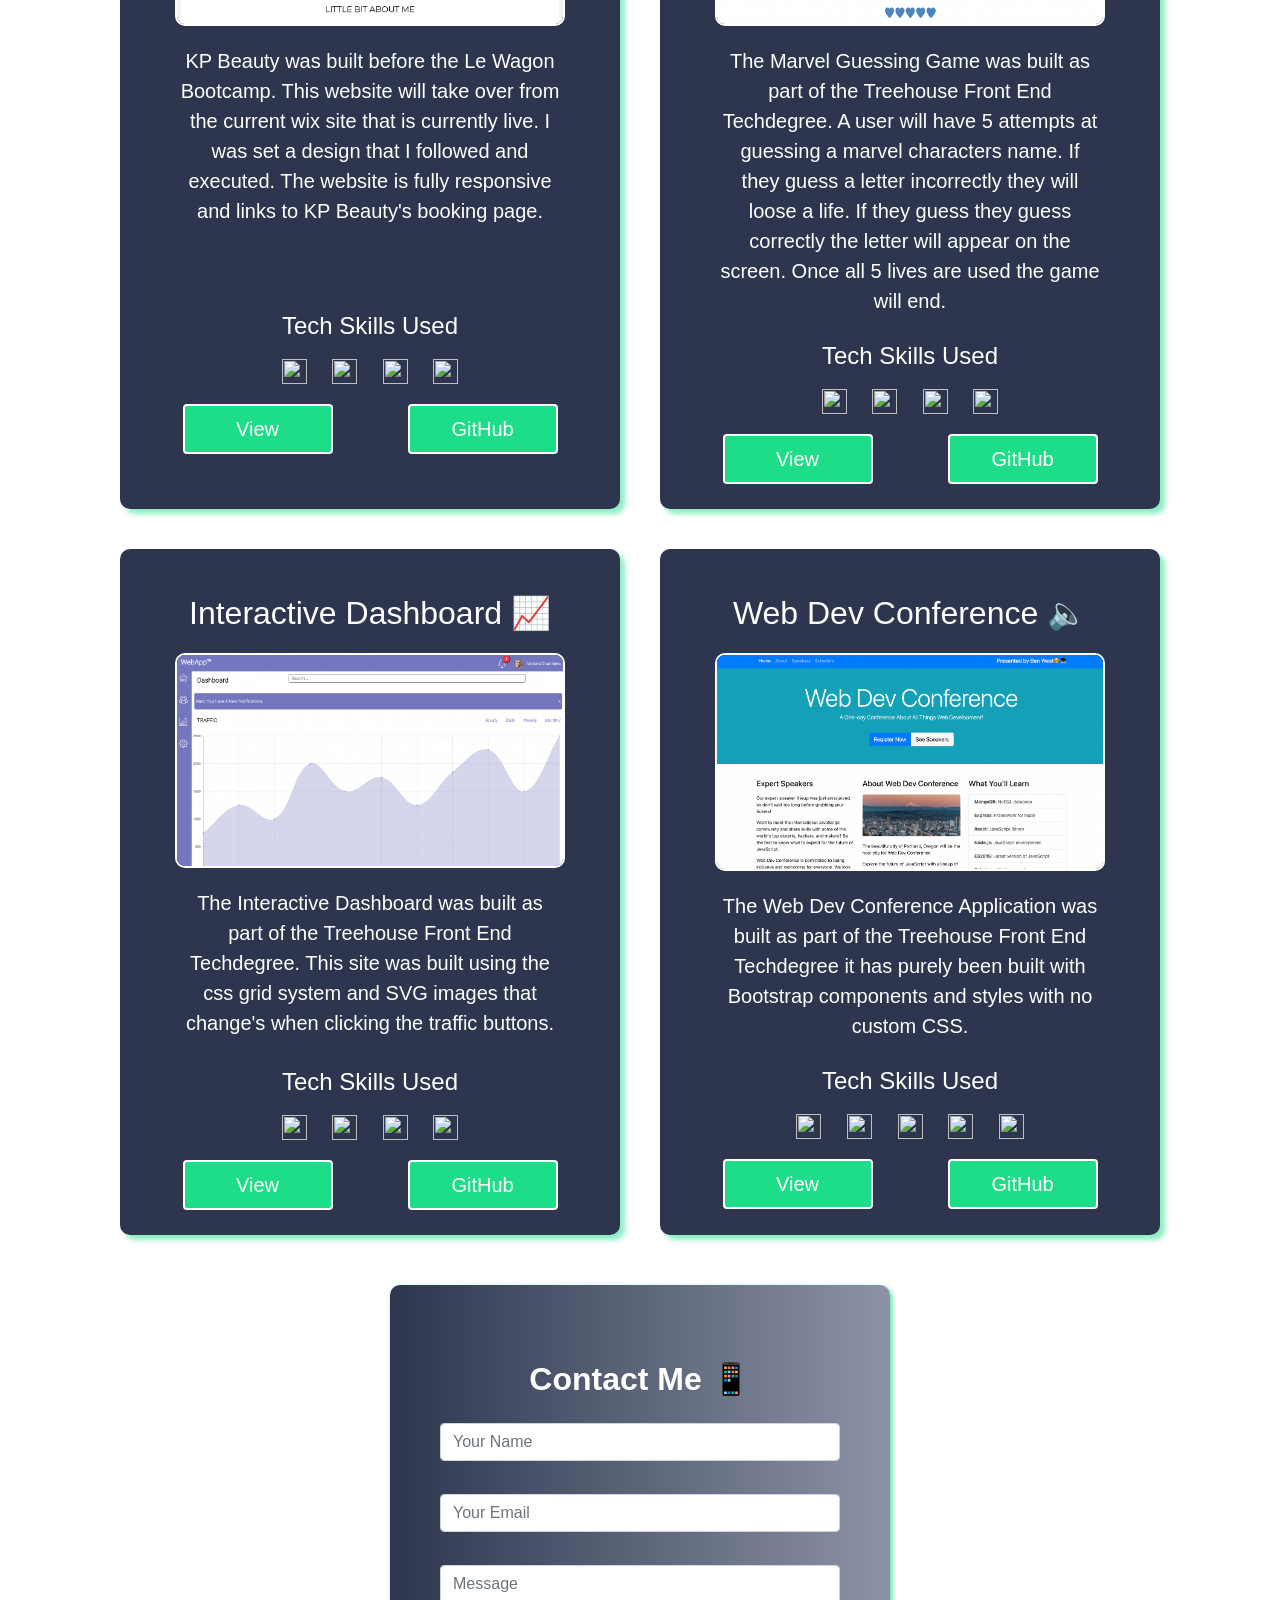
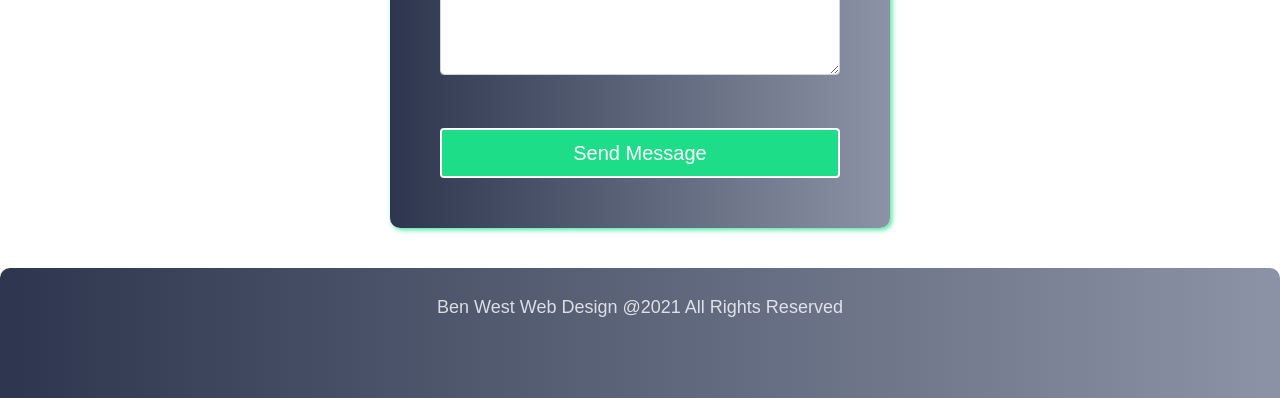
==== commit 64f13ab0: "changed hover effect of form submit button" ====
--- a/index.html
+++ b/index.html
@@ -283,8 +283,7 @@
 
 <div class="project-media">
 <!--Project cards End-->
-<!-- <img class="bottom-img" data-aos="fade-up"
-     data-aos-duration="3000"" src="https://images.unsplash.com/photo-1589652717521-10c0d092dea9?ixlib=rb-1.2.1&ixid=MnwxMjA3fDB8MHxwaG90by1wYWdlfHx8fGVufDB8fHx8&auto=format&fit=crop&w=1770&q=80"> -->
+
 <!--Contact Card-->
 <a name="contact"></a>
 <div class="contact-card" data-aos="fade-up"
@@ -298,8 +297,6 @@
         <input type="submit" class="form-control submit" value="Send Message">
       </form>
     </div>
-    <!-- <img class="bottom-img" data-aos="fade-up"
-     data-aos-duration="3000" src="https://images.unsplash.com/photo-1589652717406-1c69efaf1ff8?ixlib=rb-1.2.1&ixid=MnwxMjA3fDB8MHxwaG90by1wYWdlfHx8fGVufDB8fHx8&auto=format&fit=crop&w=1770&q=8"> -->
   </div>
 </div>
 
--- a/scss/styles.css
+++ b/scss/styles.css
@@ -404,7 +404,7 @@
 
 .btn-flat:hover {
   background: #1BCB7F;
-  border: solid #1BCB7F;
+  border: #1BCB7F;
   color: white;
   text-decoration: none;
   cursor: pointer;
@@ -424,7 +424,7 @@
 
 .btn-flat-trek:hover {
   background: #1BCB7F;
-  border: solid #1BCB7F;
+  border: #1BCB7F;
   color: white;
   text-decoration: none;
   cursor: pointer;
@@ -562,12 +562,18 @@
 
 form .submit {
   background-color: #1EDD88;
-  -webkit-box-shadow: 2px 2px 5px rgba(30, 221, 136, 0.8);
-          box-shadow: 2px 2px 5px rgba(30, 221, 136, 0.8);
   color: #fff;
   font-size: 20px;
   height: 50px;
   margin-top: 20px;
   border: 2px solid #fff;
 }
+
+.submit:hover {
+  background: #1BCB7F;
+  border: #1BCB7F;
+  color: white;
+  text-decoration: none;
+  cursor: pointer;
+}
 /*# sourceMappingURL=styles.css.map */
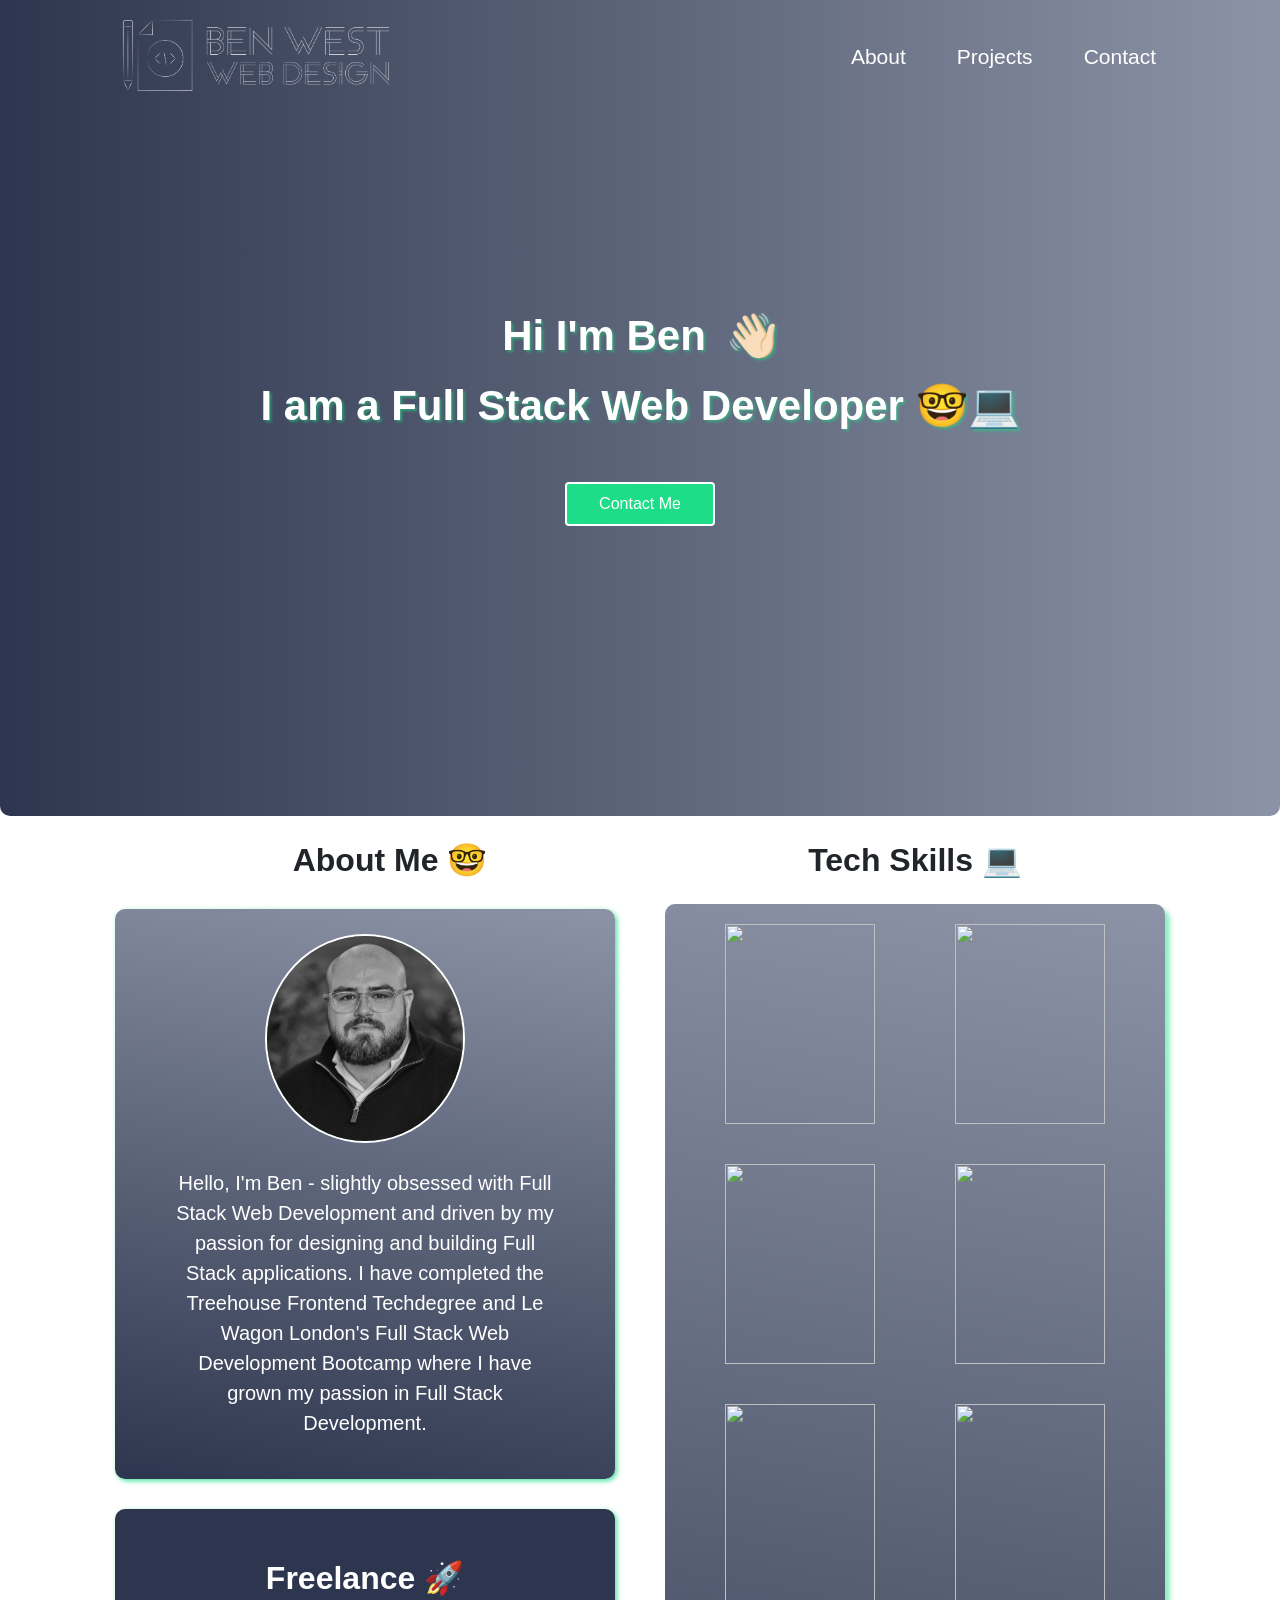
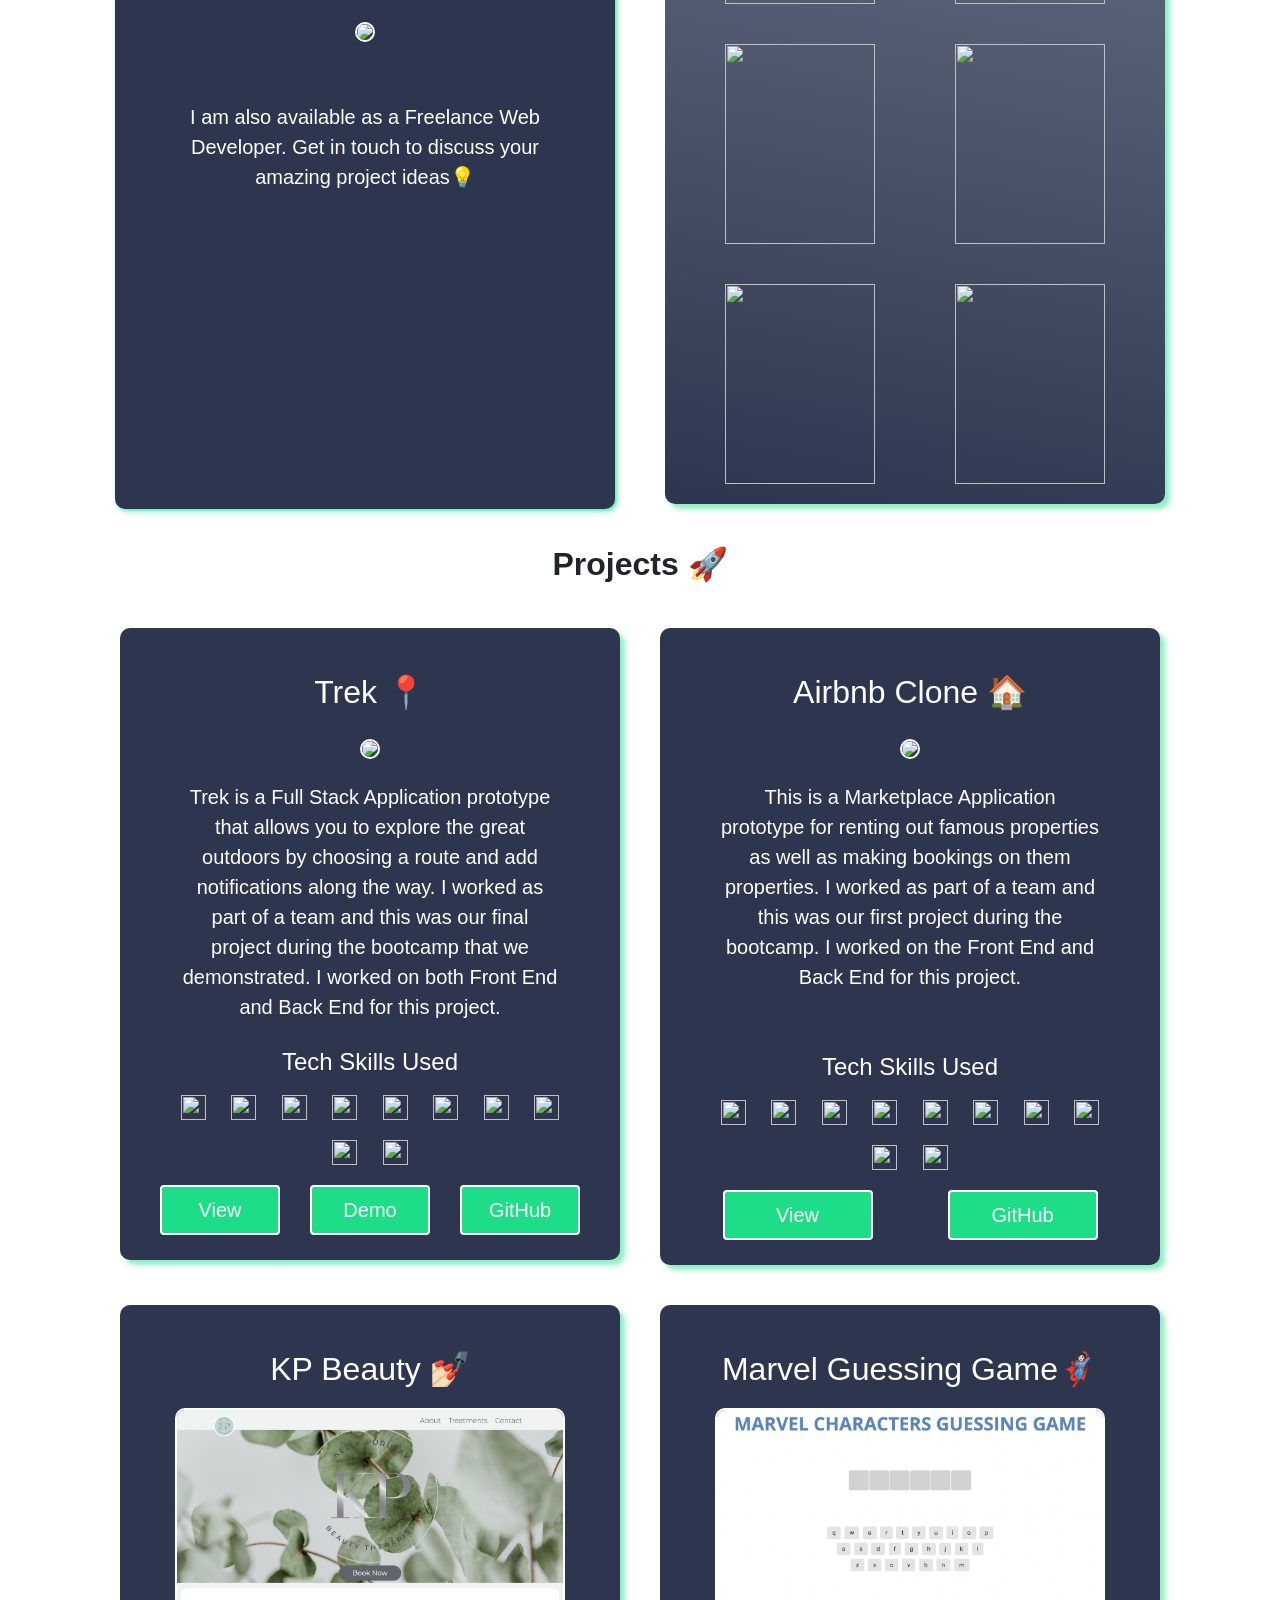
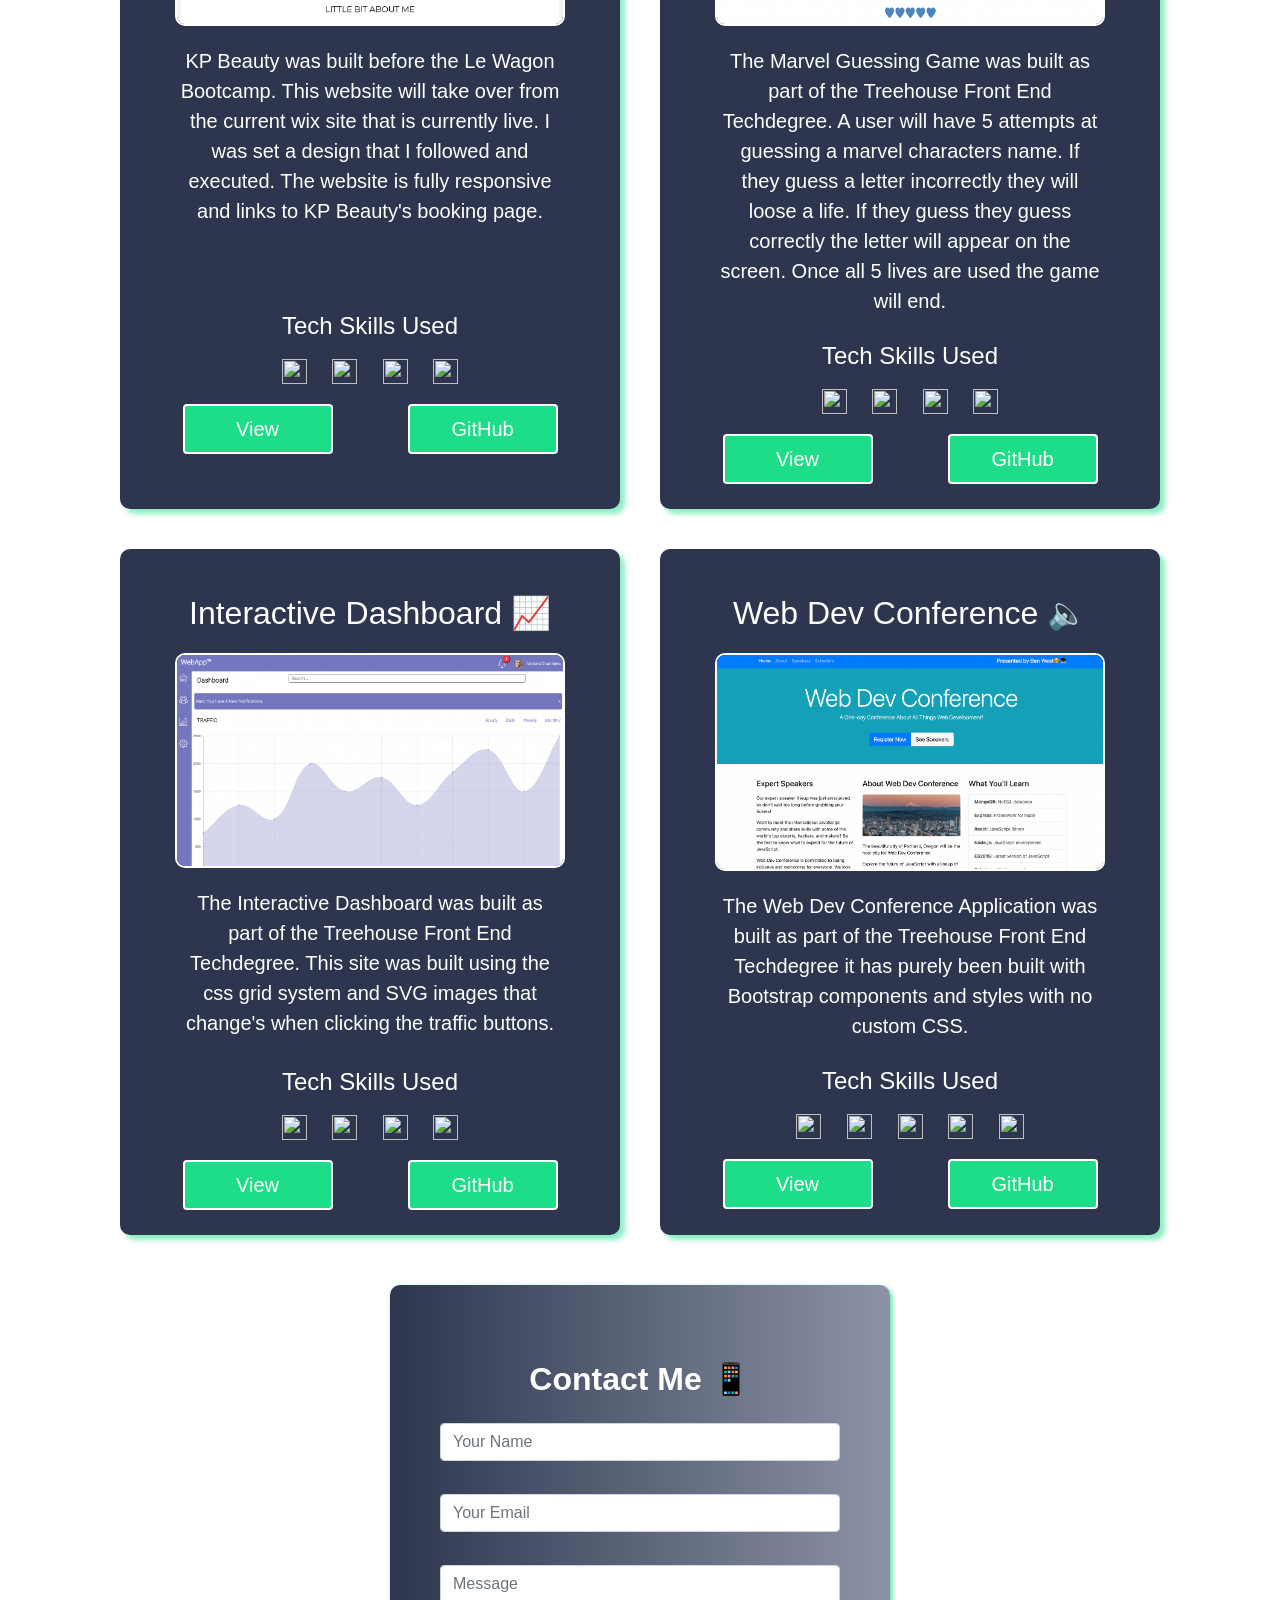
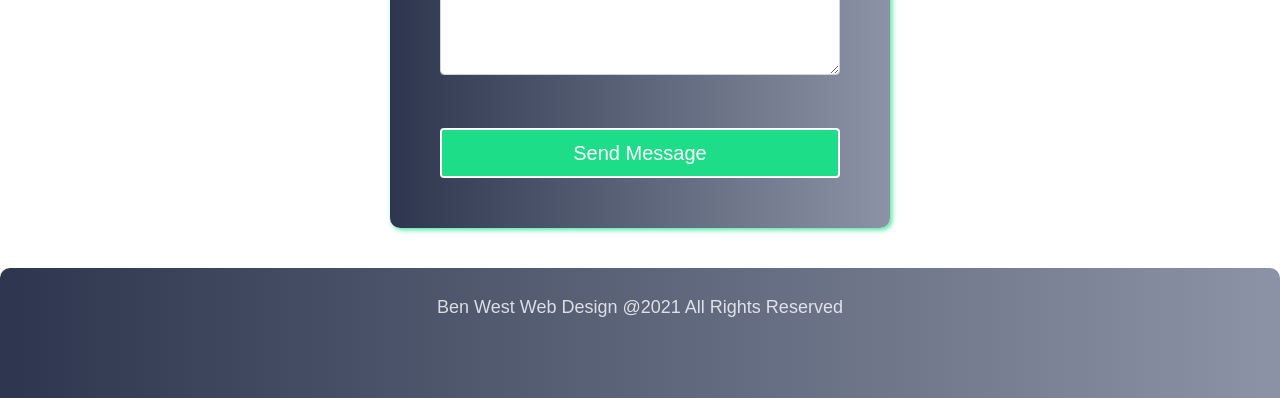
==== commit 6ae6c75f: "fixed bug on hover of contact button" ====
--- a/index.html
+++ b/index.html
@@ -69,7 +69,7 @@
   <div class="">
     <h1>Hi I'm Ben <span class="wave">  👋🏻</span></h1>
       <h2><strong>I am a Full Stack Web Developer 🤓💻</strong></h2>
-    <a class="btn-flat" href="#contact">Contact</a>
+    <a class="btn-flat" href="#contact">Contact Me</a>
   </div>
 </div>
 <!--Banner End-->
--- a/scss/styles.css
+++ b/scss/styles.css
@@ -404,10 +404,11 @@
 
 .btn-flat:hover {
   background: #1BCB7F;
-  border: #1BCB7F;
+  border-color: #1BCB7F;
   color: white;
   text-decoration: none;
   cursor: pointer;
+  padding: 8px 24px;
 }
 
 .btn-flat-trek {
@@ -424,7 +425,7 @@
 
 .btn-flat-trek:hover {
   background: #1BCB7F;
-  border: #1BCB7F;
+  border-color: #1BCB7F;
   color: white;
   text-decoration: none;
   cursor: pointer;
